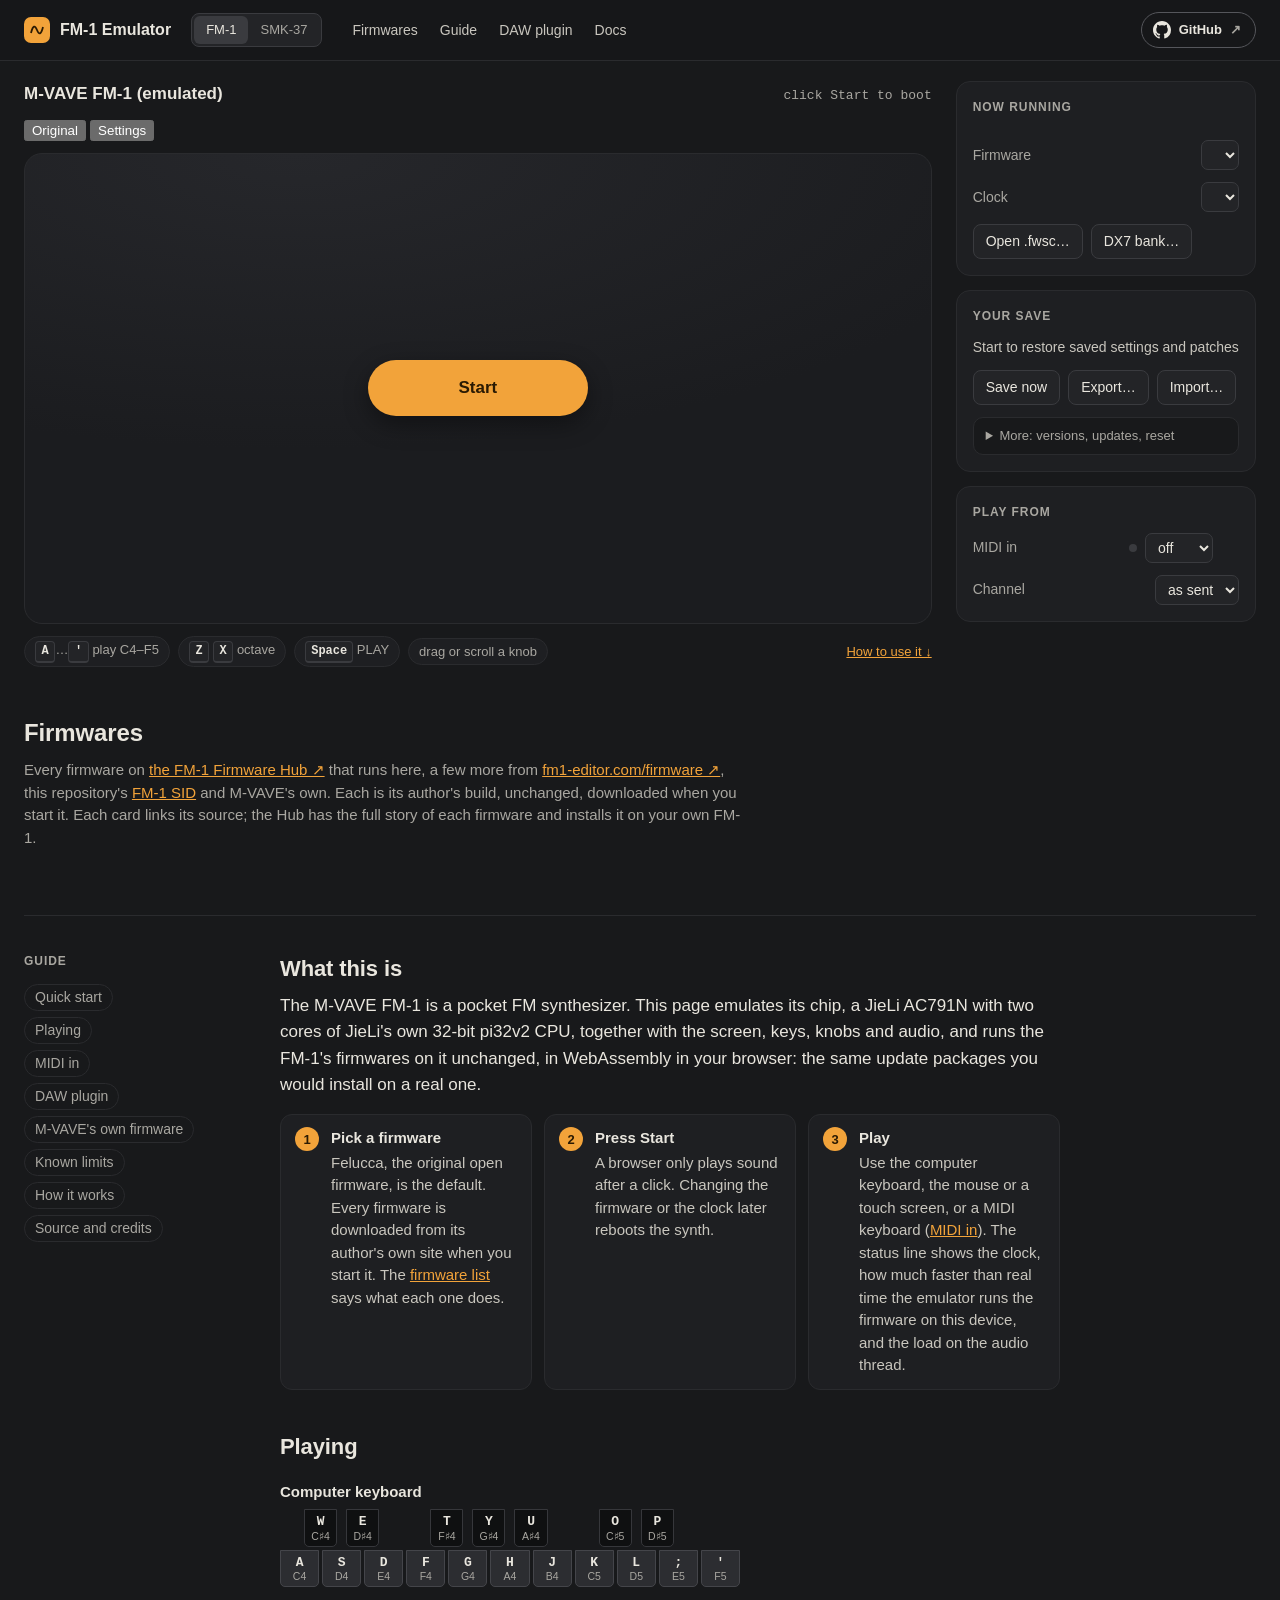
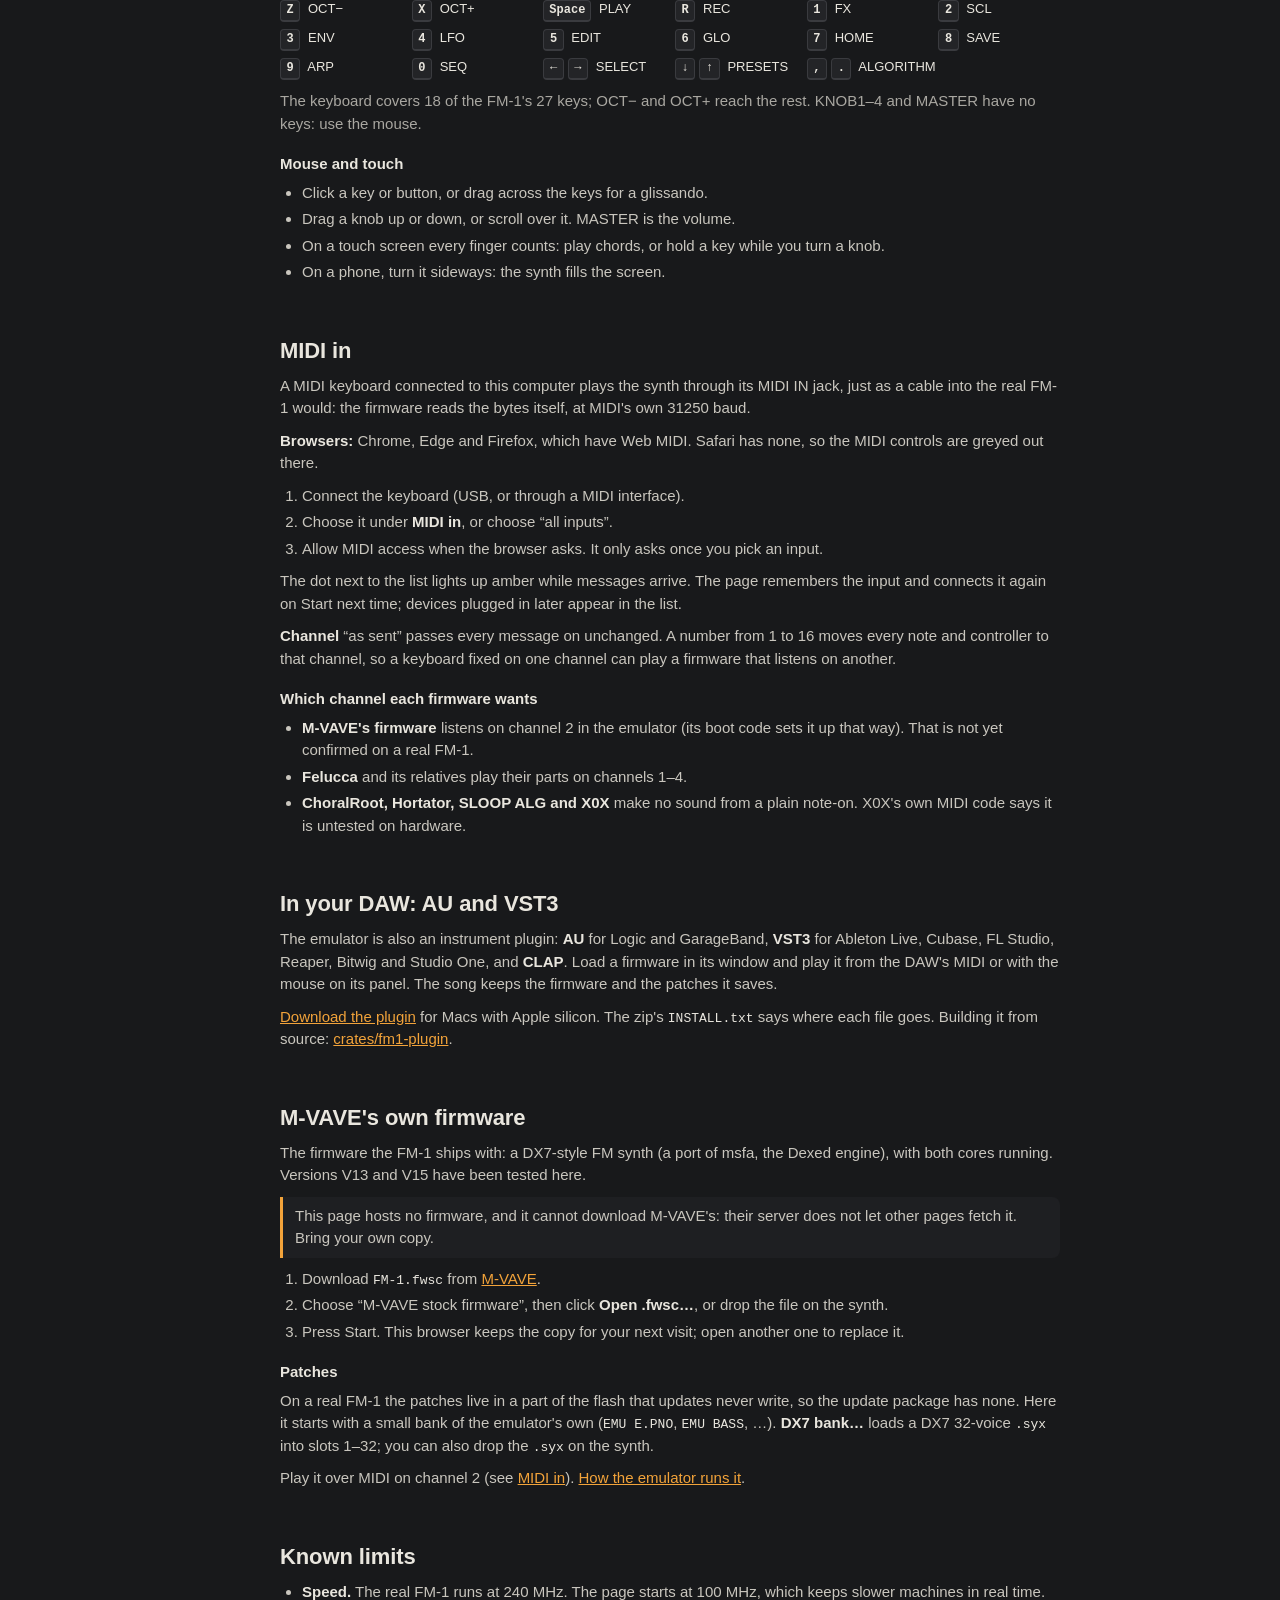
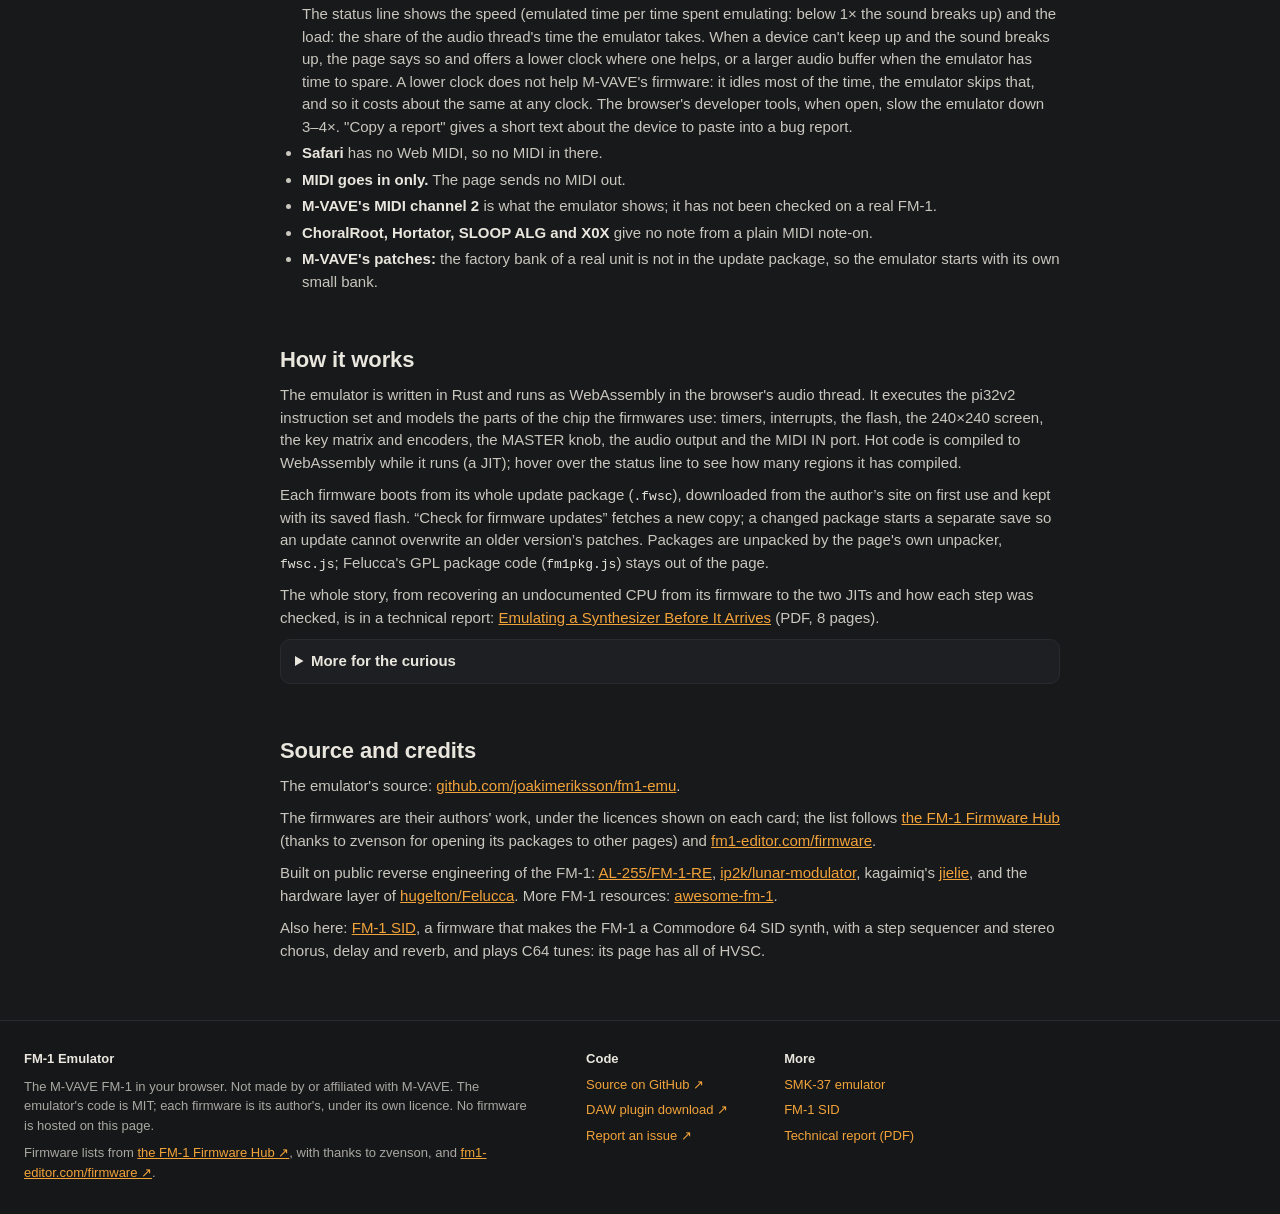
==== web/index.html @ 4e82cc05 "Move display controls out of status header" ====
<!doctype html>
<html lang="en">
<head>
<meta charset="utf-8">
<meta name="viewport" content="width=device-width, initial-scale=1, viewport-fit=cover">
<title>FM-1 Emulator</title>
<meta name="description" content="The M-VAVE FM-1 pocket synth emulated in the browser: its pi32v2 CPU, screen and audio in WebAssembly, running the community firmwares unchanged.">
<meta property="og:type" content="website">
<meta property="og:title" content="FM-1 Emulator">
<meta property="og:description" content="The M-VAVE FM-1 pocket synth emulated in the browser: its pi32v2 CPU, screen and audio in WebAssembly, running the community firmwares unchanged.">
<meta property="og:url" content="https://joakimeriksson.github.io/fm1-emu/">
<meta property="og:image" content="https://joakimeriksson.github.io/fm1-emu/og.png">
<meta property="og:image:width" content="1280">
<meta property="og:image:height" content="640">
<meta property="og:image:alt" content="Screens of six FM-1 firmwares running in the emulator: X0X, FM1 Quest, AMB-1, FM-1 SID, ORBIT and FiMba-1">
<meta name="twitter:card" content="summary_large_image">
<link rel="icon" href="data:,">
<link rel="stylesheet" href="style.css">
<script>if (new URLSearchParams(location.search).get("embed") === "1") document.documentElement.setAttribute("data-embed", "");</script>
</head>
<body>
<header class="site">
  <div class="wrap">
    <a class="brand" href="./"><span class="logo" aria-hidden="true"><svg width="16" height="16" viewBox="0 0 16 16" fill="none" stroke="currentColor" stroke-width="1.8"><path d="M2 11C4 3 6 3 8 8s4 5 6-3"/></svg></span>FM-1 Emulator</a>
    <nav class="devices" aria-label="Device"><span aria-current="page">FM-1</span><a href="smk37/">SMK-37</a></nav>
    <nav class="sitenav" aria-label="Site">
      <a href="#firmwares">Firmwares</a><a href="#guide">Guide</a><a href="#plugin">DAW plugin</a><a href="https://github.com/joakimeriksson/fm1-emu#readme">Docs</a>
    </nav>
    <a class="gh" href="https://github.com/joakimeriksson/fm1-emu" aria-label="Source code on GitHub"><svg width="18" height="18" viewBox="0 0 16 16" fill="currentColor" aria-hidden="true"><path d="M8 0C3.58 0 0 3.58 0 8c0 3.54 2.29 6.53 5.47 7.59.4.07.55-.17.55-.38 0-.19-.01-.82-.01-1.49-2.01.37-2.53-.49-2.69-.94-.09-.23-.48-.94-.82-1.13-.28-.15-.68-.52-.01-.53.63-.01 1.08.58 1.23.82.72 1.21 1.87.87 2.33.66.07-.52.28-.87.51-1.07-1.78-.2-3.64-.89-3.64-3.95 0-.87.31-1.59.82-2.15-.08-.2-.36-1.02.08-2.12 0 0 .67-.21 2.2.82.64-.18 1.32-.27 2-.27.68 0 1.36.09 2 .27 1.53-1.04 2.2-.82 2.2-.82.44 1.1.16 1.92.08 2.12.51.56.82 1.27.82 2.15 0 3.07-1.87 3.75-3.65 3.95.29.25.54.73.54 1.48 0 1.07-.01 1.93-.01 2.2 0 .21.15.46.55.38A8.013 8.013 0 0016 8c0-4.42-3.58-8-8-8z"/></svg><span>GitHub</span><span class="arrow" aria-hidden="true">↗</span></a>
    <a class="embed-only" id="fullpage" href="./" target="_blank" rel="noopener">FM-1 emulator, full page ↗</a>
  </div>
</header>
<main>
  <div class="player">
    <div class="deck">
      <div class="deck-head">
        <h1 id="title">M-VAVE FM-1 (emulated)</h1>
        <span id="status">click Start to boot</span>

      </div>
      <div class="display-controls" aria-label="Display controls">
        <button type="button" id="fit-toggle" aria-label="Toggle adaptive screen fitting">Original</button>
        <button type="button" id="view-toggle" aria-label="Toggle screen-only view">Settings</button>
      </div>
      <div id="perfwarn" role="alert" hidden>
        <p id="perfwarn-text"></p>
        <div class="acts">
          <button type="button" id="perfwarn-fix" class="primary"></button>
          <button type="button" id="perfwarn-copy" title="A short text about this device and how it kept up, to paste into a bug report">Copy a report</button>
          <a href="https://github.com/joakimeriksson/fm1-emu/issues/new" target="_blank" rel="noopener">Report on GitHub ↗</a>
          <button type="button" id="perfwarn-close" aria-label="Dismiss">✕</button>
        </div>
      </div>
      <div class="stage">
        <canvas id="panel" aria-label="FM-1 front panel"></canvas>
        <button id="start">Start</button>
      </div>
      <p class="rotate">Turn the phone sideways for a bigger synth.</p>
      <p class="hint">
        <span class="keyb"><kbd>A</kbd>…<kbd>'</kbd> play C4–F5</span>
        <span class="keyb"><kbd>Z</kbd> <kbd>X</kbd> octave</span>
        <span class="keyb"><kbd>Space</kbd> PLAY</span>
        <span class="keyb">drag or scroll a knob</span>
        <span class="touch">Play chords with several fingers · drag a knob up / down</span>
        <a class="more" href="#guide">How to use it ↓</a>
      </p>
    </div>

    <aside class="side bar" aria-label="Firmware, saves and MIDI">
      <section class="box" aria-labelledby="h-now">
        <h2 class="eyebrow" id="h-now">Now running</h2>
        <p id="about"></p>
        <label id="fwlabel">Firmware <select id="fw" aria-label="Firmware"></select></label>
        <label>Clock <select id="mhz" aria-label="Emulated clock"></select></label>
        <div class="row">
          <label class="file">Open .fwsc… <input type="file" id="open"></label>
          <label class="file" title="A DX7 32-voice bank for M-VAVE's firmware">DX7 bank… <input type="file" id="bank"></label>
          <span id="bankname" class="dim"></span>
        </div>
      </section>

      <section class="box save-box" aria-labelledby="h-save">
        <h2 class="eyebrow" id="h-save">Your save</h2>
        <span id="save-status" role="status" aria-live="polite">Start to restore saved settings and patches</span>
        <div class="row save-actions">
          <button type="button" id="save-now">Save now</button>
          <button type="button" id="export-save">Export…</button>
          <label class="file">Import… <input type="file" id="import-save" accept=".json,.fm1save"></label>
        </div>
        <details class="save-controls">
          <summary>More: versions, updates, reset</summary>
          <div class="save-actions">
            <button type="button" id="browse-saves">Browse saved firmwares</button>
            <select id="saved-versions" aria-label="Saved firmware versions"></select>
            <button type="button" id="open-saved-version">Open saved firmware</button>
            <button type="button" id="update-firmware">Check for firmware updates</button>
            <button type="button" id="reset-save">Reset saved flash…</button>
          </div>
          <p>Settings and patches written to flash are saved automatically. Use the firmware’s own save
            command for patch edits. Backups contain saved flash and community firmware. For M-VAVE firmware, the
            recipient must open their own matching .fwsc first. Browse saved firmwares to reopen
            older versions or local files. Clearing browser data removes local saves.</p>
        </details>
      </section>

      <section class="box" aria-labelledby="h-play-from">
        <h2 class="eyebrow" id="h-play-from">Play from</h2>
        <label id="midiin">MIDI in <span class="sel"><span id="midiact" aria-hidden="true"></span><select id="midi" aria-label="MIDI input"><option value="">off</option><option value="*">all inputs</option></select></span></label>
        <label id="midichl" title="Played notes and controllers go to this channel (M-VAVE's firmware listens on 2, Felucca's parts on 1–4)">Channel
          <select id="midich" aria-label="MIDI channel"><option value="0">as sent</option></select></label>
      </section>
    </aside>
  </div>

  <section id="firmwares" class="library" aria-labelledby="h-fw">
    <h2 id="h-fw">Firmwares</h2>
    <p>Every firmware on <a href="https://thefirmwarehub.com/">the FM-1 Firmware Hub ↗</a> that runs here, a few
      more from <a href="https://fm1-editor.com/firmware/">fm1-editor.com/firmware ↗</a>, this repository's
      <a href="fm1-sid/">FM-1 SID</a> and M-VAVE's own. Each is its author's build, unchanged, downloaded when you
      start it. Each card links its source; the Hub has the full story of each firmware and installs it on your
      own FM-1.</p>
    <ul class="cards" id="fwlist"></ul>
  </section>

  <div class="guide" id="guide">
    <nav class="toc" aria-label="Guide">
      <span class="eyebrow">Guide</span>
      <a href="#start-here">Quick start</a>
      <a href="#playing">Playing</a>
      <a href="#midi-in">MIDI in</a>
      <a href="#plugin">DAW plugin</a>
      <a href="#stock">M-VAVE's own firmware</a>
      <a href="#limits">Known limits</a>
      <a href="#how">How it works</a>
      <a href="#credits">Source and credits</a>
    </nav>
    <div class="article">
      <section id="start-here" aria-labelledby="h-start">
        <h2 id="h-start">What this is</h2>
        <p class="lead">The M-VAVE FM-1 is a pocket FM synthesizer. This page emulates its chip, a JieLi AC791N with two
          cores of JieLi's own 32-bit pi32v2 CPU, together with the screen, keys, knobs and audio, and runs the FM-1's
          firmwares on it unchanged, in WebAssembly in your browser: the same update packages you would install on a
          real one.</p>
        <ol class="steps">
          <li><b>Pick a firmware</b>Felucca, the original open firmware, is the default. Every firmware is downloaded
            from its author's own site when you start it. The <a href="#firmwares">firmware list</a> says what each one does.</li>
          <li><b>Press Start</b>A browser only plays sound after a click. Changing the firmware or the clock later
            reboots the synth.</li>
          <li><b>Play</b>Use the computer keyboard, the mouse or a touch screen, or a MIDI keyboard
            (<a href="#midi-in">MIDI in</a>). The status line shows the clock, how much faster than real time the
            emulator runs the firmware on this device, and the load on the audio thread.</li>
        </ol>
      </section>

      <section id="playing" aria-labelledby="h-play">
        <h2 id="h-play">Playing</h2>
        <h3>Computer keyboard</h3>
        <div class="piano" role="img" aria-label="Computer keys and the notes they play: A C4, W C sharp 4, S D4, E D sharp 4, D E4, F F4, T F sharp 4, G G4, Y G sharp 4, H A4, U A sharp 4, J B4, K C5, O C sharp 5, L D5, P D sharp 5, semicolon E5, apostrophe F5">
          <span class="b" style="grid-column-start:2">W<i>C♯4</i></span>
          <span class="b" style="grid-column-start:4">E<i>D♯4</i></span>
          <span class="b" style="grid-column-start:8">T<i>F♯4</i></span>
          <span class="b" style="grid-column-start:10">Y<i>G♯4</i></span>
          <span class="b" style="grid-column-start:12">U<i>A♯4</i></span>
          <span class="b" style="grid-column-start:16">O<i>C♯5</i></span>
          <span class="b" style="grid-column-start:18">P<i>D♯5</i></span>
          <span class="w" style="grid-column-start:1">A<i>C4</i></span>
          <span class="w" style="grid-column-start:3">S<i>D4</i></span>
          <span class="w" style="grid-column-start:5">D<i>E4</i></span>
          <span class="w" style="grid-column-start:7">F<i>F4</i></span>
          <span class="w" style="grid-column-start:9">G<i>G4</i></span>
          <span class="w" style="grid-column-start:11">H<i>A4</i></span>
          <span class="w" style="grid-column-start:13">J<i>B4</i></span>
          <span class="w" style="grid-column-start:15">K<i>C5</i></span>
          <span class="w" style="grid-column-start:17">L<i>D5</i></span>
          <span class="w" style="grid-column-start:19">;<i>E5</i></span>
          <span class="w" style="grid-column-start:21">'<i>F5</i></span>
        </div>
        <ul class="map" aria-label="Buttons and encoders">
          <li><kbd>Z</kbd> OCT−</li><li><kbd>X</kbd> OCT+</li><li><kbd>Space</kbd> PLAY</li><li><kbd>R</kbd> REC</li>
          <li><kbd>1</kbd> FX</li><li><kbd>2</kbd> SCL</li><li><kbd>3</kbd> ENV</li><li><kbd>4</kbd> LFO</li>
          <li><kbd>5</kbd> EDIT</li><li><kbd>6</kbd> GLO</li><li><kbd>7</kbd> HOME</li><li><kbd>8</kbd> SAVE</li>
          <li><kbd>9</kbd> ARP</li><li><kbd>0</kbd> SEQ</li>
          <li><kbd>←</kbd><kbd>→</kbd> SELECT</li><li><kbd>↓</kbd><kbd>↑</kbd> PRESETS</li><li><kbd>,</kbd><kbd>.</kbd> ALGORITHM</li>
        </ul>
        <p class="dim">The keyboard covers 18 of the FM-1's 27 keys; OCT− and OCT+ reach the rest. KNOB1–4 and MASTER
          have no keys: use the mouse.</p>
        <h3>Mouse and touch</h3>
        <ul>
          <li>Click a key or button, or drag across the keys for a glissando.</li>
          <li>Drag a knob up or down, or scroll over it. MASTER is the volume.</li>
          <li>On a touch screen every finger counts: play chords, or hold a key while you turn a knob.</li>
          <li>On a phone, turn it sideways: the synth fills the screen.</li>
        </ul>
      </section>

      <section id="midi-in" aria-labelledby="h-midi">
        <h2 id="h-midi">MIDI in</h2>
        <p>A MIDI keyboard connected to this computer plays the synth through its MIDI IN jack, just as a cable into
          the real FM-1 would: the firmware reads the bytes itself, at MIDI's own 31250 baud.</p>
        <p><b>Browsers:</b> Chrome, Edge and Firefox, which have Web MIDI. Safari has none, so the MIDI controls are
          greyed out there.</p>
        <ol>
          <li>Connect the keyboard (USB, or through a MIDI interface).</li>
          <li>Choose it under <b>MIDI in</b>, or choose “all inputs”.</li>
          <li>Allow MIDI access when the browser asks. It only asks once you pick an input.</li>
        </ol>
        <p>The dot next to the list lights up amber while messages arrive. The page remembers the input and connects
          it again on Start next time; devices plugged in later appear in the list.</p>
        <p><b>Channel</b> “as sent” passes every message on unchanged. A number from 1 to 16 moves every note and
          controller to that channel, so a keyboard fixed on one channel can play a firmware that listens on another.</p>
        <h3>Which channel each firmware wants</h3>
        <ul>
          <li><b>M-VAVE's firmware</b> listens on channel 2 in the emulator (its boot code sets it up that way). That
            is not yet confirmed on a real FM-1.</li>
          <li><b>Felucca</b> and its relatives play their parts on channels 1–4.</li>
          <li><b>ChoralRoot, Hortator, SLOOP ALG and X0X</b> make no sound from a plain note-on. X0X's own MIDI
            code says it is untested on hardware.</li>
        </ul>
      </section>

      <section id="plugin" aria-labelledby="h-plugin">
        <h2 id="h-plugin">In your DAW: AU and VST3</h2>
        <p>The emulator is also an instrument plugin: <b>AU</b> for Logic and GarageBand, <b>VST3</b> for Ableton
          Live, Cubase, FL Studio, Reaper, Bitwig and Studio One, and <b>CLAP</b>. Load a firmware in its window
          and play it from the DAW's MIDI or with the mouse on its panel. The song keeps the firmware and the
          patches it saves.</p>
        <p><a href="https://github.com/joakimeriksson/fm1-emu/releases/latest">Download the plugin</a> for Macs with
          Apple silicon. The zip's <code>INSTALL.txt</code> says where each file goes. Building it from source:
          <a href="https://github.com/joakimeriksson/fm1-emu/tree/master/crates/fm1-plugin">crates/fm1-plugin</a>.</p>
      </section>

      <section id="stock" aria-labelledby="h-stock">
        <h2 id="h-stock">M-VAVE's own firmware</h2>
        <p>The firmware the FM-1 ships with: a DX7-style FM synth (a port of msfa, the Dexed engine), with both cores
          running. Versions V13 and V15 have been tested here.</p>
        <p class="note">This page hosts no firmware, and it cannot download M-VAVE's: their server does not let other
          pages fetch it. Bring your own copy.</p>
        <ol>
          <li>Download <code>FM-1.fwsc</code> from <a href="https://yms-file-store.oss-cn-hongkong.aliyuncs.com/software/firmware/FM-1.fwsc">M-VAVE</a>.</li>
          <li>Choose “M-VAVE stock firmware”, then click <b>Open .fwsc…</b>, or drop the file on the synth.</li>
          <li>Press Start. This browser keeps the copy for your next visit; open another one to replace it.</li>
        </ol>
        <h3>Patches</h3>
        <p>On a real FM-1 the patches live in a part of the flash that updates never write, so the update package has
          none. Here it starts with a small bank of the emulator's own (<code>EMU E.PNO</code>, <code>EMU BASS</code>, …).
          <b>DX7 bank…</b> loads a DX7 32-voice <code>.syx</code> into slots 1–32; you can also drop the
          <code>.syx</code> on the synth.</p>
        <p>Play it over MIDI on channel 2 (see <a href="#midi-in">MIDI in</a>).
          <a href="https://github.com/joakimeriksson/fm1-emu/blob/master/docs/stock-firmware.md">How the
          emulator runs it</a>.</p>
      </section>

      <section id="limits" aria-labelledby="h-limits">
        <h2 id="h-limits">Known limits</h2>
        <ul>
          <li><b>Speed.</b> The real FM-1 runs at 240 MHz. The page starts at 100 MHz, which keeps slower machines in
            real time. The status line shows the speed (emulated time per time spent emulating: below 1× the sound
            breaks up) and the load: the share of the audio thread's time the emulator takes. When a device can't keep
            up and the sound breaks up, the page says so and offers a lower clock where one helps, or a larger audio
            buffer when the emulator has time to spare. A lower clock does not help M-VAVE's firmware: it idles most
            of the time, the emulator skips that, and so it costs about the same at any clock. The browser's
            developer tools, when open, slow the emulator down 3–4×. "Copy a report" gives a short text about the
            device to paste into a bug report.</li>
          <li><b>Safari</b> has no Web MIDI, so no MIDI in there.</li>
          <li><b>MIDI goes in only.</b> The page sends no MIDI out.</li>
          <li><b>M-VAVE's MIDI channel 2</b> is what the emulator shows; it has not been checked on a real FM-1.</li>
          <li><b>ChoralRoot, Hortator, SLOOP ALG and X0X</b> give no note from a plain MIDI note-on.</li>
          <li><b>M-VAVE's patches:</b> the factory bank of a real unit is not in the update package, so the emulator
            starts with its own small bank.</li>
        </ul>
      </section>

      <section id="how" aria-labelledby="h-how">
        <h2 id="h-how">How it works</h2>
        <p>The emulator is written in Rust and runs as WebAssembly in the browser's audio thread. It executes the
          pi32v2 instruction set and models the parts of the chip the firmwares use: timers, interrupts, the flash,
          the 240×240 screen, the key matrix and encoders, the MASTER knob, the audio output and the MIDI IN port.
          Hot code is compiled to WebAssembly while it runs (a JIT); hover over the status line to see how many
          regions it has compiled.</p>
        <p>Each firmware boots from its whole update package (<code>.fwsc</code>), downloaded from the author’s site
          on first use and kept with its saved flash. “Check for firmware updates” fetches a new copy; a changed
          package starts a separate save so an update cannot overwrite an older version’s patches. Packages are unpacked by the page's own unpacker, <code>fwsc.js</code>; Felucca's GPL
          package code (<code>fm1pkg.js</code>) stays out of the page.</p>
        <p>The whole story, from recovering an undocumented CPU from its firmware to the two JITs and how each
          step was checked, is in a technical report:
          <a href="fm1-emu-report.pdf">Emulating a Synthesizer Before It Arrives</a> (PDF, 8 pages).</p>
        <details>
          <summary>More for the curious</summary>
          <ul>
            <li>The FM-1 behind it: a JieLi AC791N (WL82) with 1 MB of flash, a 240×240 screen, 27 keys, 14 buttons with
              LEDs, 7 encoders, the MASTER knob and a TRS MIDI in.</li>
            <li>M-VAVE's firmware, X0X, Melodee and ChoralRoot use the second core; both cores are emulated.</li>
            <li>In WebAssembly at 240 MHz, every firmware ran faster than real time on the development machine:
              from 1.6× (X0X) to 3.7× (Hortator).</li>
            <li>The front panel is drawn by the same Rust code as the native version, <code>fm1-live</code>, which
              plays the firmwares in a window with audio and MIDI in.</li>
            <li>Links keep a setup: <code>?fw=x0x&amp;mhz=120</code> picks the firmware and the clock;
              <code>?jit=0</code> turns the JIT off; <code>?ahead=0</code> stops the emulator running ahead of the
              audio (by up to one of the firmware's audio buffers, for an even load). The page also remembers your last
              choices.</li>
          </ul>
        </details>
      </section>

      <section id="credits" aria-labelledby="h-credits">
        <h2 id="h-credits">Source and credits</h2>
        <p>The emulator's source:
          <a href="https://github.com/joakimeriksson/fm1-emu">github.com/joakimeriksson/fm1-emu</a>.</p>
        <p>The firmwares are their authors' work, under the licences shown on each card; the list follows
          <a href="https://thefirmwarehub.com/">the FM-1 Firmware Hub</a> (thanks to zvenson for opening its packages to
          other pages) and <a href="https://fm1-editor.com/firmware/">fm1-editor.com/firmware</a>.</p>
        <p>Built on public reverse engineering of the FM-1:
          <a href="https://github.com/AL-255/FM-1-RE">AL-255/FM-1-RE</a>,
          <a href="https://github.com/ip2k/lunar-modulator">ip2k/lunar-modulator</a>,
          kagaimiq's <a href="https://kagaimiq.github.io/jielie">jielie</a>, and the hardware layer of
          <a href="https://github.com/hugelton/Felucca">hugelton/Felucca</a>. More FM-1 resources:
          <a href="https://github.com/cicloid/awesome-fm-1">awesome-fm-1</a>.</p>
        <p>Also here: <a href="fm1-sid/">FM-1 SID</a>, a firmware that makes the FM-1 a Commodore 64 SID synth, with a
          step sequencer and stereo chorus, delay and reverb, and plays C64 tunes: its page has all of HVSC.</p>
      </section>
    </div>
  </div>
</main>
<footer class="site">
  <div class="wrap">
    <div class="about-site">
      <b>FM-1 Emulator</b>
      <span>The M-VAVE FM-1 in your browser. Not made by or affiliated with M-VAVE. The emulator's code is
        MIT; each firmware is its author's, under its own licence. No firmware is hosted on this page.</span>
      <span>Firmware lists from <a href="https://thefirmwarehub.com/">the FM-1 Firmware Hub ↗</a>, with thanks to
        zvenson, and <a href="https://fm1-editor.com/firmware/">fm1-editor.com/firmware ↗</a>.</span>
    </div>
    <div class="col">
      <b>Code</b>
      <a href="https://github.com/joakimeriksson/fm1-emu">Source on GitHub ↗</a>
      <a href="https://github.com/joakimeriksson/fm1-emu/releases/latest">DAW plugin download ↗</a>
      <a href="https://github.com/joakimeriksson/fm1-emu/issues/new">Report an issue ↗</a>
    </div>
    <div class="col">
      <b>More</b>
      <a href="smk37/">SMK-37 emulator</a>
      <a href="fm1-sid/">FM-1 SID</a>
      <a href="fm1-emu-report.pdf">Technical report (PDF)</a>
    </div>
  </div>
</footer>
<script type="module" src="main.js"></script>
</body>
</html>
---- web/style.css ----
/* The emulator's page: the FM-1's (index.html) and the SMK-37's (smk37/index.html) */
:root { --room: #18191b; --ink: #e9e6de; --dim: #a9a7a1; --faint: #8c8a85; --text: #c9c6be; --amber: #f2a33a;
        --amber-hi: #ffc56e; --green: #7cc48a; --well: #232427; --line: #3a3b3f; --rule: #2a2b2e; --card: #1e1f22;
        --bar: #161719; color-scheme: dark; }
* { box-sizing: border-box; }
html, body { margin: 0; background: var(--room); color: var(--ink);
             font: 15px/1.5 -apple-system, BlinkMacSystemFont, "Segoe UI", Helvetica, Arial, sans-serif; }
html { scroll-padding-top: 12px; }
a { color: var(--amber); }
a:hover { color: var(--amber-hi); }
a:focus-visible, button:focus-visible, summary:focus-visible { outline: 2px solid var(--amber); outline-offset: 2px; }
.dim { color: var(--dim); }
code { font: 13px ui-monospace, SFMono-Regular, Menlo, Consolas, monospace; color: var(--ink); }
kbd { display: inline-block; min-width: 1.7em; padding: 0 5px; border: 1px solid var(--line); border-bottom-width: 2px;
      border-radius: 4px; background: var(--well); color: var(--ink); font: 600 12px/1.6 ui-monospace, SFMono-Regular, Menlo, Consolas, monospace;
      text-align: center; }
.eyebrow { margin: 0; font-size: 12px; font-weight: 600; letter-spacing: .08em; text-transform: uppercase; color: var(--dim); }

/* ---------------------------------------------------------------- the site's header and footer */
.wrap { max-width: 1360px; margin: 0 auto; padding-inline: 24px; }
header.site { border-bottom: 1px solid var(--rule); background: var(--bar); }
header.site .wrap { padding-block: 12px; display: flex; flex-wrap: wrap; align-items: center; gap: 10px 20px; }
.brand { display: flex; align-items: center; gap: 10px; color: var(--ink); text-decoration: none; font-weight: 600; font-size: 16px; }
.brand:hover { color: var(--ink); }
.logo { width: 26px; height: 26px; border-radius: 7px; background: var(--amber); color: #2a1a03; display: grid; place-items: center; }
/* the device switch: one segment per device */
.devices { display: flex; background: var(--well); border: 1px solid var(--line); border-radius: 8px; padding: 2px; }
.devices a, .devices span { padding: 4px 12px; border-radius: 6px; font-size: 13px; text-decoration: none; color: var(--dim); }
.devices a:hover { color: var(--ink); }
.devices [aria-current] { background: var(--line); color: var(--ink); font-weight: 500; }
.sitenav { display: flex; flex-wrap: wrap; gap: 2px; font-size: 14px; }
.sitenav a { color: var(--text); text-decoration: none; padding: 6px 10px; border-radius: 6px; }
.sitenav a:hover { color: var(--ink); background: var(--rule); }
/* the way to the code: always in view, on a phone too */
.gh { margin-left: auto; display: flex; align-items: center; gap: 8px; min-height: 36px; padding: 0 14px 0 11px;
      border: 1px solid #55565b; border-radius: 999px; color: var(--ink); text-decoration: none; font-size: 13px; font-weight: 600; }
.gh:hover { color: var(--ink); border-color: var(--dim); background: var(--rule); }
.gh .arrow { color: var(--dim); }
@media (max-width: 760px) {
  .wrap { padding-inline: 16px; }
  header.site .wrap { gap: 8px 12px; }
  /* the site's links get a row of their own below the brand */
  .sitenav { order: 5; flex-basis: 100%; margin: -4px -10px 0; }
  .gh { padding: 0 11px; }
  .gh span { display: none; }
}

footer.site { margin-top: 48px; border-top: 1px solid var(--rule); background: var(--bar); color: var(--dim); font-size: 13px; }
footer.site .wrap { padding-block: 28px 36px; display: flex; flex-wrap: wrap; gap: 24px 56px; }
footer.site b { color: var(--ink); font-weight: 600; }
footer.site .about-site { flex: 1 1 340px; display: flex; flex-direction: column; gap: 8px; max-width: 70ch; }
footer.site .col { display: flex; flex-direction: column; gap: 6px; }
footer.site .col a { text-decoration: none; }

/* ---------------------------------------------------------------- the player: the synth, and beside it what runs */
main { max-width: 1360px; margin: 0 auto; padding: 20px 24px 0; display: grid; grid-template-columns: minmax(0, 1fr); gap: 48px; }
@media (max-width: 760px) { main { padding: 14px 16px 0; gap: 36px; } }
.player { display: flex; flex-wrap: wrap; gap: 20px 24px; align-items: flex-start; }
.deck { flex: 999 1 600px; min-width: 0; display: grid; gap: 12px; }
.deck-head { display: flex; flex-wrap: wrap; gap: 4px 16px; align-items: baseline; justify-content: space-between; }
h1 { font-size: 17px; font-weight: 600; margin: 0; }
#status { color: var(--dim); font: 13px ui-monospace, SFMono-Regular, Menlo, Consolas, monospace; font-variant-numeric: tabular-nums; }
.stage { position: relative; padding: 16px; border: 1px solid var(--rule); border-radius: 18px;
         background: radial-gradient(120% 90% at 30% 0%, #26272b 0%, #1b1c1f 70%); }
/* the whole synth in view on a laptop: as wide as the room allows below the header (--above,
   --aspect: set by main.js; 84px: the stage's padding and the hint line), never narrower than 560px */
canvas { display: block; width: 100%; height: auto; touch-action: none; user-select: none; margin: 0 auto;
         max-width: max(560px, calc((100svh - var(--above, 140px) - 84px) * var(--aspect, 1.56))); }
#start { position: absolute; inset: 0; margin: auto; width: clamp(110px, 30%, 220px); height: clamp(36px, 9vw, 56px);
         border: 0; border-radius: 28px; background: var(--amber); color: #2a1a03; font-size: clamp(14px, 3.5vw, 17px);
         font-weight: 600; cursor: pointer; box-shadow: 0 8px 24px rgba(0,0,0,.4); }
#start:focus-visible { outline: 2px solid var(--ink); outline-offset: 3px; }
#start[disabled] { opacity: .7; cursor: wait; }
.rotate { display: none; color: var(--dim); font-size: 13px; margin: 0; }
/* a phone upright: the panel is small; say that sideways gives bigger keys */
@media (orientation: portrait) and (max-width: 600px) {
  .rotate { display: block; }
  .stage { padding: 6px; border-radius: 12px; }
}
/* a phone on its side: the panel fits the screen's height, the page around it shrinks */
@media (orientation: landscape) and (max-height: 560px) {
  main { padding-block: 8px 0; }
  .stage { padding: 0; border: 0; background: none; }
  canvas { width: auto; max-width: 100%; height: calc(100svh - 12px); margin: 0 auto; }
}

/* under the synth: one line of the essentials, then the way into the guide */
.hint { margin: 0; color: var(--dim); font-size: 13px; display: flex; flex-wrap: wrap; gap: 6px 8px; align-items: center; }
.hint span { white-space: nowrap; background: var(--card); border: 1px solid var(--rule); border-radius: 999px; padding: 3px 10px; }
.hint .more { margin-left: auto; }
.touch { display: none; }
@media (hover: none) and (pointer: coarse) { .hint .keyb { display: none; } .hint .touch { display: inline; } }

/* the device can't keep up: what happens and the fix, above the synth */
#perfwarn { display: flex; flex-wrap: wrap; gap: 8px 14px; align-items: center; justify-content: space-between;
            border: 1px solid var(--amber); border-radius: 10px; background: #2a2116; padding: 9px 12px; }
#perfwarn[hidden] { display: none; }
#perfwarn p { margin: 0; flex: 1 1 320px; min-width: 0; }
#perfwarn .acts { display: flex; flex-wrap: wrap; gap: 8px 12px; align-items: center; font-size: 14px; }
#perfwarn button.primary { background: var(--amber); border-color: var(--amber); color: #2a1a03; font-weight: 600; }
#perfwarn button[hidden] { display: none; }

/* beside the synth (below it on a narrow screen): the firmware, the save, MIDI */
.side { flex: 1 1 300px; max-width: 100%; display: grid; gap: 14px;
        grid-template-columns: repeat(auto-fit, minmax(min(100%, 290px), 1fr)); }
.box { background: var(--card); border: 1px solid var(--rule); border-radius: 14px; padding: 16px;
       display: flex; flex-direction: column; gap: 12px; min-width: 0; }
.box > label { display: flex; justify-content: space-between; align-items: center; gap: 12px; color: var(--dim); font-size: 14px; }
.box > label select { min-width: 0; max-width: 62%; }
.box .row { display: flex; flex-wrap: wrap; gap: 8px; align-items: center; }
.sel { display: flex; align-items: center; gap: 8px; min-width: 0; max-width: 62%; }
.sel select { max-width: 100%; }
#about { margin: 0; color: var(--text); font-size: 14px; overflow-wrap: anywhere; }
#about b { display: block; color: var(--ink); font-size: 17px; font-weight: 600; }
#about .links { display: flex; flex-wrap: wrap; gap: 2px 14px; margin: 2px 0 6px; }
#about .what { display: block; }
select { font: inherit; font-size: 14px; color: var(--ink); background: var(--well); border: 1px solid var(--line); border-radius: 7px;
         padding: 5px 8px; max-width: 100%; }
select:focus-visible { outline: 2px solid var(--amber); outline-offset: 1px; }
/* the page's buttons, and file pickers that look like them */
.box button, #perfwarn button, .file { font: inherit; font-size: 14px; color: var(--ink); background: var(--well);
  border: 1px solid var(--line); border-radius: 8px; padding: 6px 12px; cursor: pointer; }
.box button:hover, #perfwarn button:hover, .file:hover { border-color: var(--faint); }
.file { position: relative; }
.file:focus-within { outline: 2px solid var(--amber); outline-offset: 1px; }
.file input { position: absolute; width: 1px; height: 1px; opacity: 0; }
#midiact { width: 8px; height: 8px; border-radius: 50%; background: var(--line); flex: none; }
#midiact.on { background: var(--amber); }
#save-status { color: var(--text); font-size: 14px; }
#save-status[data-error="true"] { color: var(--amber); }
.save-controls { margin: 0; padding: 0 12px; border: 1px solid var(--rule); border-radius: 10px; background: var(--room); }
.save-controls summary { padding: 8px 0; font-size: 13px; font-weight: 500; color: var(--dim); cursor: pointer; }
.save-controls[open] { padding-bottom: 10px; }
.save-controls .save-actions { display: flex; flex-wrap: wrap; gap: 8px; }
.save-controls p { color: var(--dim); font-size: 12.5px; margin: 10px 0 0; }

/* ---------------------------------------------------------------- the firmware library (built by main.js from firmwares.json) */
.library h2, .article section h2 { margin: 0 0 8px; font-size: 24px; font-weight: 600; letter-spacing: -.005em; }
.library > p { margin: 0; color: var(--dim); max-width: 86ch; }
.cards { list-style: none; padding: 0; margin: 18px 0 0; display: grid; gap: 14px;
         grid-template-columns: repeat(auto-fill, minmax(min(100%, 270px), 1fr)); }
.cards li { margin: 0; background: var(--card); border: 1px solid var(--rule); border-radius: 14px;
            padding: 14px 16px; display: flex; flex-direction: column; gap: 4px; }
.cards li.on { border-color: #6b5226; box-shadow: inset 0 0 0 1px #6b5226; }
.cards .head { display: flex; gap: 8px; align-items: baseline; }
.cards .head b { font-size: 16px; }
.cards .head .dim { font: 12px ui-monospace, SFMono-Regular, Menlo, Consolas, monospace; }
.cards .head button { margin-left: auto; font: inherit; font-size: 13px; font-weight: 600; color: var(--amber); background: none;
                      border: 1px solid var(--line); border-radius: 999px; padding: 3px 12px; cursor: pointer; }
.cards .head button:hover { border-color: var(--amber); }
.cards li.on .head button { background: var(--amber); border-color: var(--amber); color: #2a1a03; }
.cards .by { color: var(--dim); font-size: 13px; }
.cards .what { margin: 4px 0; font-size: 13.5px; color: var(--text); overflow-wrap: anywhere; }
.cards .midi { font-size: 12.5px; color: var(--amber); }
.cards .links { margin-top: auto; padding-top: 8px; border-top: 1px solid var(--rule); font-size: 13px;
                display: flex; flex-wrap: wrap; gap: 2px 14px; }
.cards .links a { color: var(--dim); text-decoration: none; }
.cards .links a:hover { color: var(--amber-hi); }

/* ---------------------------------------------------------------- the guide: its contents beside it on a wide screen */
.guide { border-top: 1px solid var(--rule); padding-top: 36px; display: grid; gap: 28px 56px; grid-template-columns: 1fr; }
@media (min-width: 900px) {
  .guide { grid-template-columns: 200px minmax(0, 1fr); align-items: start; }
  nav.toc { position: sticky; top: 20px; flex-direction: column; flex-wrap: nowrap; gap: 0; }
  nav.toc a { border: 0; border-left: 2px solid var(--rule); border-radius: 0; padding: 5px 0 5px 12px; }
  nav.toc a:hover { border-left-color: var(--amber); }
}
nav.toc { display: flex; flex-wrap: wrap; gap: 6px 8px; align-items: flex-start; font-size: 14px; }
nav.toc .eyebrow { width: 100%; margin-bottom: 8px; }
nav.toc a { color: var(--dim); text-decoration: none; border: 1px solid var(--rule); border-radius: 14px; padding: 2px 10px; }
nav.toc a:hover { color: var(--ink); }
.article { max-width: 780px; min-width: 0; display: grid; gap: 40px; }
.article section h2 { font-size: 22px; }
section h3 { margin: 18px 0 6px; font-size: 15px; font-weight: 600; }
section p, section li { color: var(--text); }
section p { margin: 0 0 10px; }
section b, section strong { color: var(--ink); font-weight: 600; }
section ul, section ol { margin: 0 0 10px; padding-left: 22px; }
section li { margin: 4px 0; }
.lead { font-size: 17px; line-height: 1.55; color: var(--ink) !important; }
.steps { list-style: none; padding: 0 !important; margin: 16px 0 0 !important; display: grid; gap: 12px;
         grid-template-columns: repeat(auto-fit, minmax(min(100%, 220px), 1fr)); counter-reset: step; }
.steps li { margin: 0; background: var(--card); border: 1px solid var(--rule); border-radius: 12px; padding: 12px 14px 12px 50px;
            position: relative; counter-increment: step; }
.steps li::before { content: counter(step); position: absolute; left: 14px; top: 12px; width: 24px; height: 24px; border-radius: 50%;
                    background: var(--amber); color: #2a1a03; font-weight: 700; font-size: 13px; display: grid; place-items: center; }
.steps b { display: block; margin-bottom: 2px; }

/* the computer keyboard as a piano: 11 white keys, the black ones between */
.piano { display: grid; grid-template-columns: repeat(22, 1fr); gap: 3px; max-width: 460px; margin: 4px 0 12px; }
.piano span { display: grid; place-items: center; border-radius: 0 0 5px 5px; padding: 4px 0 3px; line-height: 1.15;
              font: 600 13px/1.2 ui-monospace, SFMono-Regular, Menlo, Consolas, monospace; text-align: center; }
.piano i { display: block; font: 10.5px/1.2 -apple-system, "Segoe UI", Helvetica, Arial, sans-serif; color: var(--dim); }
.piano .w { grid-row: 2; grid-column-end: span 2; background: #2c2d31; border: 1px solid #44454a; color: var(--ink); }
.piano .b { grid-row: 1; grid-column-end: span 2; margin: 0 3px; background: #0f1011; border: 1px solid #36373b; color: var(--ink); }
.map { list-style: none; padding: 0 !important; display: grid; gap: 6px 10px; grid-template-columns: repeat(auto-fill, minmax(118px, 1fr)); }
.map li { margin: 0; white-space: nowrap; color: var(--ink); font-size: 13px; }
.map kbd { margin-right: 4px; }

.note { border-left: 3px solid var(--amber); background: var(--card); padding: 8px 12px; border-radius: 0 8px 8px 0; }
.article details { border: 1px solid var(--rule); border-radius: 10px; background: var(--card); padding: 0 14px; margin: 0 0 10px; }
.article details[open] { padding-bottom: 4px; }
.article summary { cursor: pointer; padding: 10px 0; font-weight: 600; color: var(--ink); }

/* ?embed=1 (main.js): the device and its controls only, for a window on another site */
.embed-only { display: none; }
[data-embed] .embed-only { display: inline; margin-left: auto; font-size: 13px; }
[data-embed] header.site .wrap > :not(.embed-only), [data-embed] #title, [data-embed] #fwlabel, [data-embed] .file,
[data-embed] #bankname, [data-embed] #about, [data-embed] .hint, [data-embed] .library, [data-embed] .guide,
[data-embed] footer.site, [data-embed] .save-box, [data-embed] .side .eyebrow { display: none; }
[data-embed] main { padding: 8px; gap: 8px; }
[data-embed] .side { flex-basis: 100%; }
[data-embed] .box { padding: 10px 12px; flex-direction: row; flex-wrap: wrap; gap: 8px 20px; }
[data-embed] .box > label select { max-width: none; }

/* (an element the page hides stays hidden whatever its display rule) */
[hidden] { display: none !important; }


/* Screen-only phone mode: render the firmware's native 240×240 LCD, without the virtual faceplate. */
[data-screen-only] { color-scheme: dark; background: #08090b; }
[data-screen-only] body { min-height: 100svh; overflow-x: hidden; background: #08090b; }
[data-screen-only] header.site, [data-screen-only] .side, [data-screen-only] .hint,
[data-screen-only] .rotate, [data-screen-only] .library, [data-screen-only] .guide,
[data-screen-only] footer.site, [data-screen-only] .deck-head h1 { display: none !important; }
[data-screen-only] main { min-height: 100svh; padding: env(safe-area-inset-top) 12px env(safe-area-inset-bottom); display: grid; place-items: center; }
[data-screen-only] .player, [data-screen-only] .deck { width: 100%; min-width: 0; max-width: none; display: grid; place-items: center; }
[data-screen-only] .deck { gap: 0; }
[data-screen-only] .deck-head { position: fixed; z-index: 2; top: max(8px, env(safe-area-inset-top)); left: 12px; right: 12px; justify-content: center; pointer-events: none; }
[data-screen-only] #status { padding: 4px 9px; border: 1px solid #30343b; border-radius: 999px; background: #111419; color: #c4c9d2; font-size: 11px; }
[data-screen-only] .stage { position: relative; width: min(100%, calc(100svh - 44px)); aspect-ratio: 1; padding: 0; margin: 0 auto; border: 0; border-radius: 4px; background: #000; box-shadow: 0 12px 48px #0009; overflow: hidden; }
[data-screen-only] canvas { display: block; width: 100%; height: 100%; image-rendering: pixelated; touch-action: none; }
[data-screen-only] #start { width: 132px; height: 44px; font-size: 15px; }
@media (orientation: landscape) {
  [data-screen-only] main { padding-left: max(18px, env(safe-area-inset-left)); padding-right: max(18px, env(safe-area-inset-right)); }
  [data-screen-only] .stage { width: min(calc(100vw - 36px), calc(100svh - 28px)); }
}

[data-screen-only] #view-toggle { position: fixed; z-index: 5; top: max(8px, env(safe-area-inset-top)); right: max(12px, env(safe-area-inset-right)); padding: 5px 10px; border: 1px solid #343a44; border-radius: 999px; background: #171b22; color: #e3e7ed; font: 12px system-ui, sans-serif; }
[data-screen-only] .deck-head { justify-content: flex-start; }
[data-screen-only] .deck-head #view-toggle, [data-screen-only] .deck-head #fit-toggle { pointer-events: auto; }
[data-screen-only] canvas { pointer-events: none; }

[data-screen-only] #fit-toggle { position: fixed; z-index: 5; top: max(8px, env(safe-area-inset-top)); right: max(104px, calc(env(safe-area-inset-right) + 104px)); padding: 5px 10px; border: 1px solid #343a44; border-radius: 999px; background: #171b22; color: #e3e7ed; font: 12px system-ui, sans-serif; }
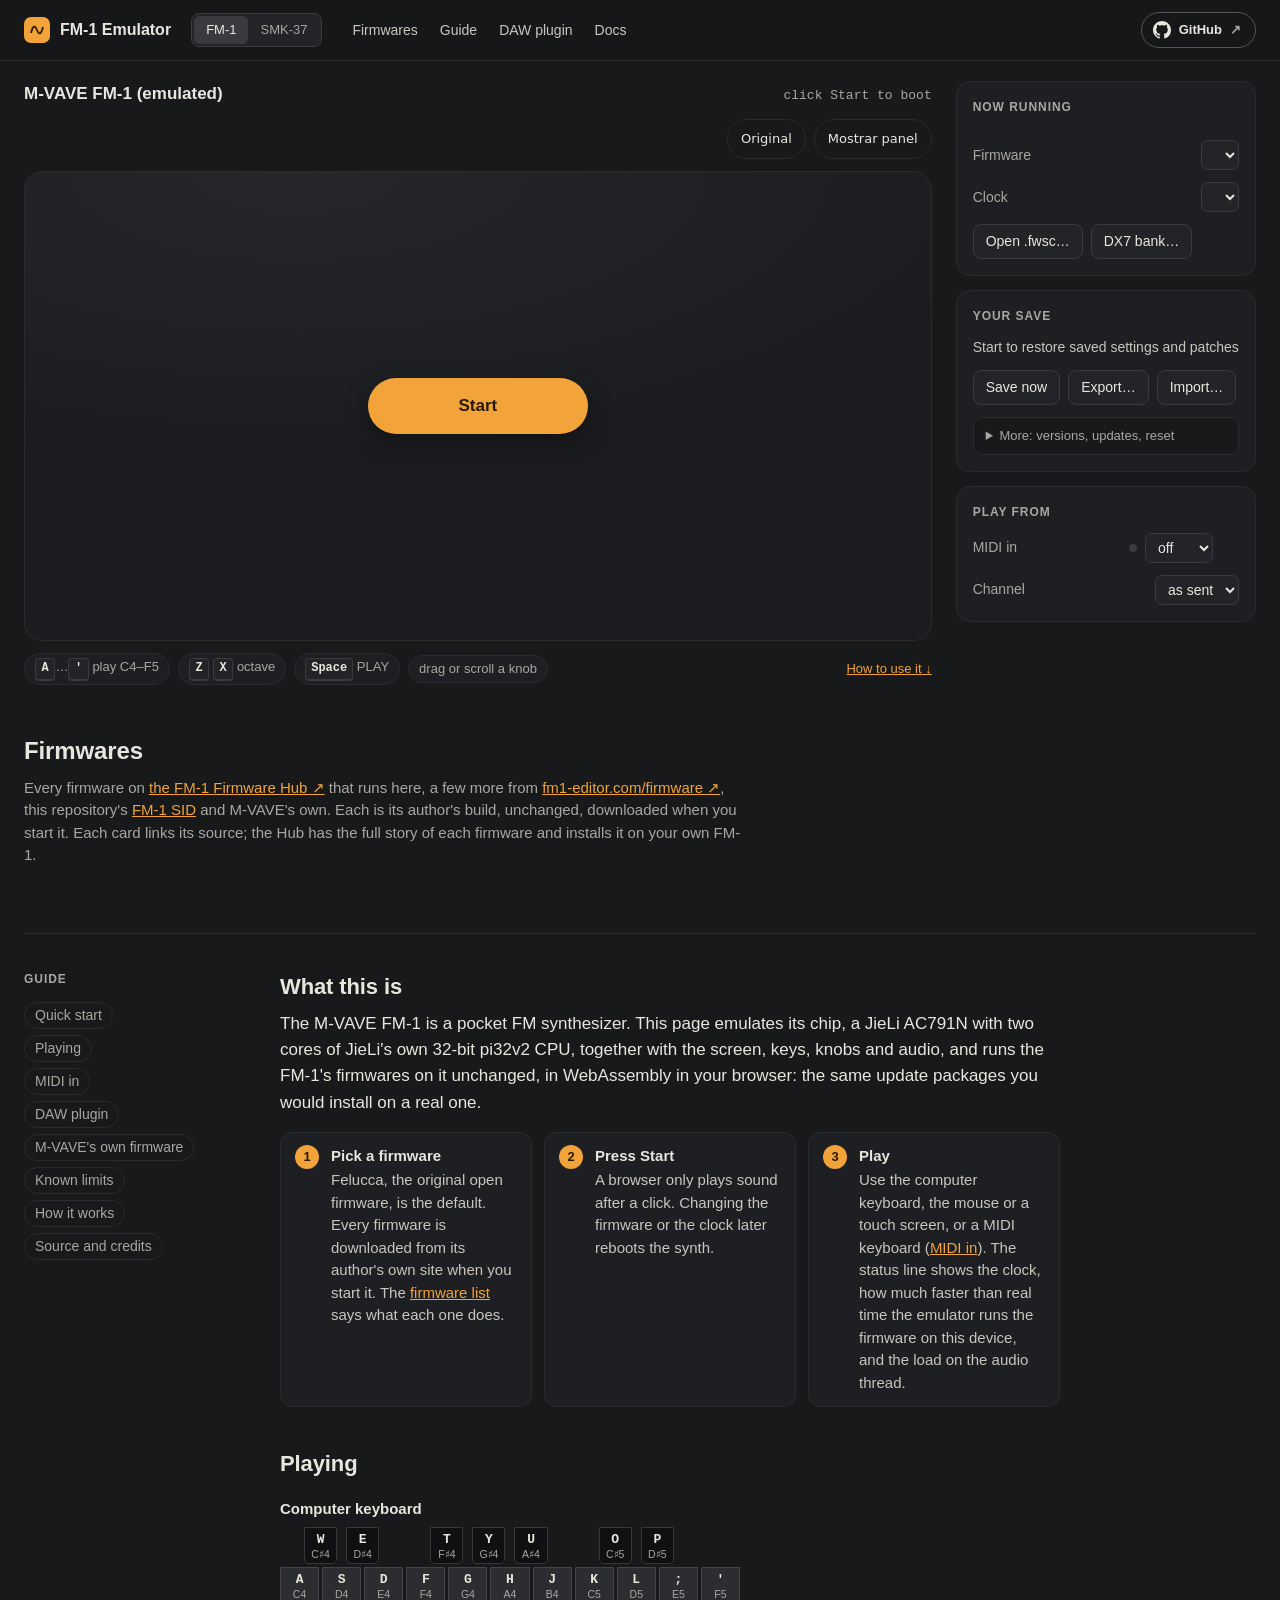
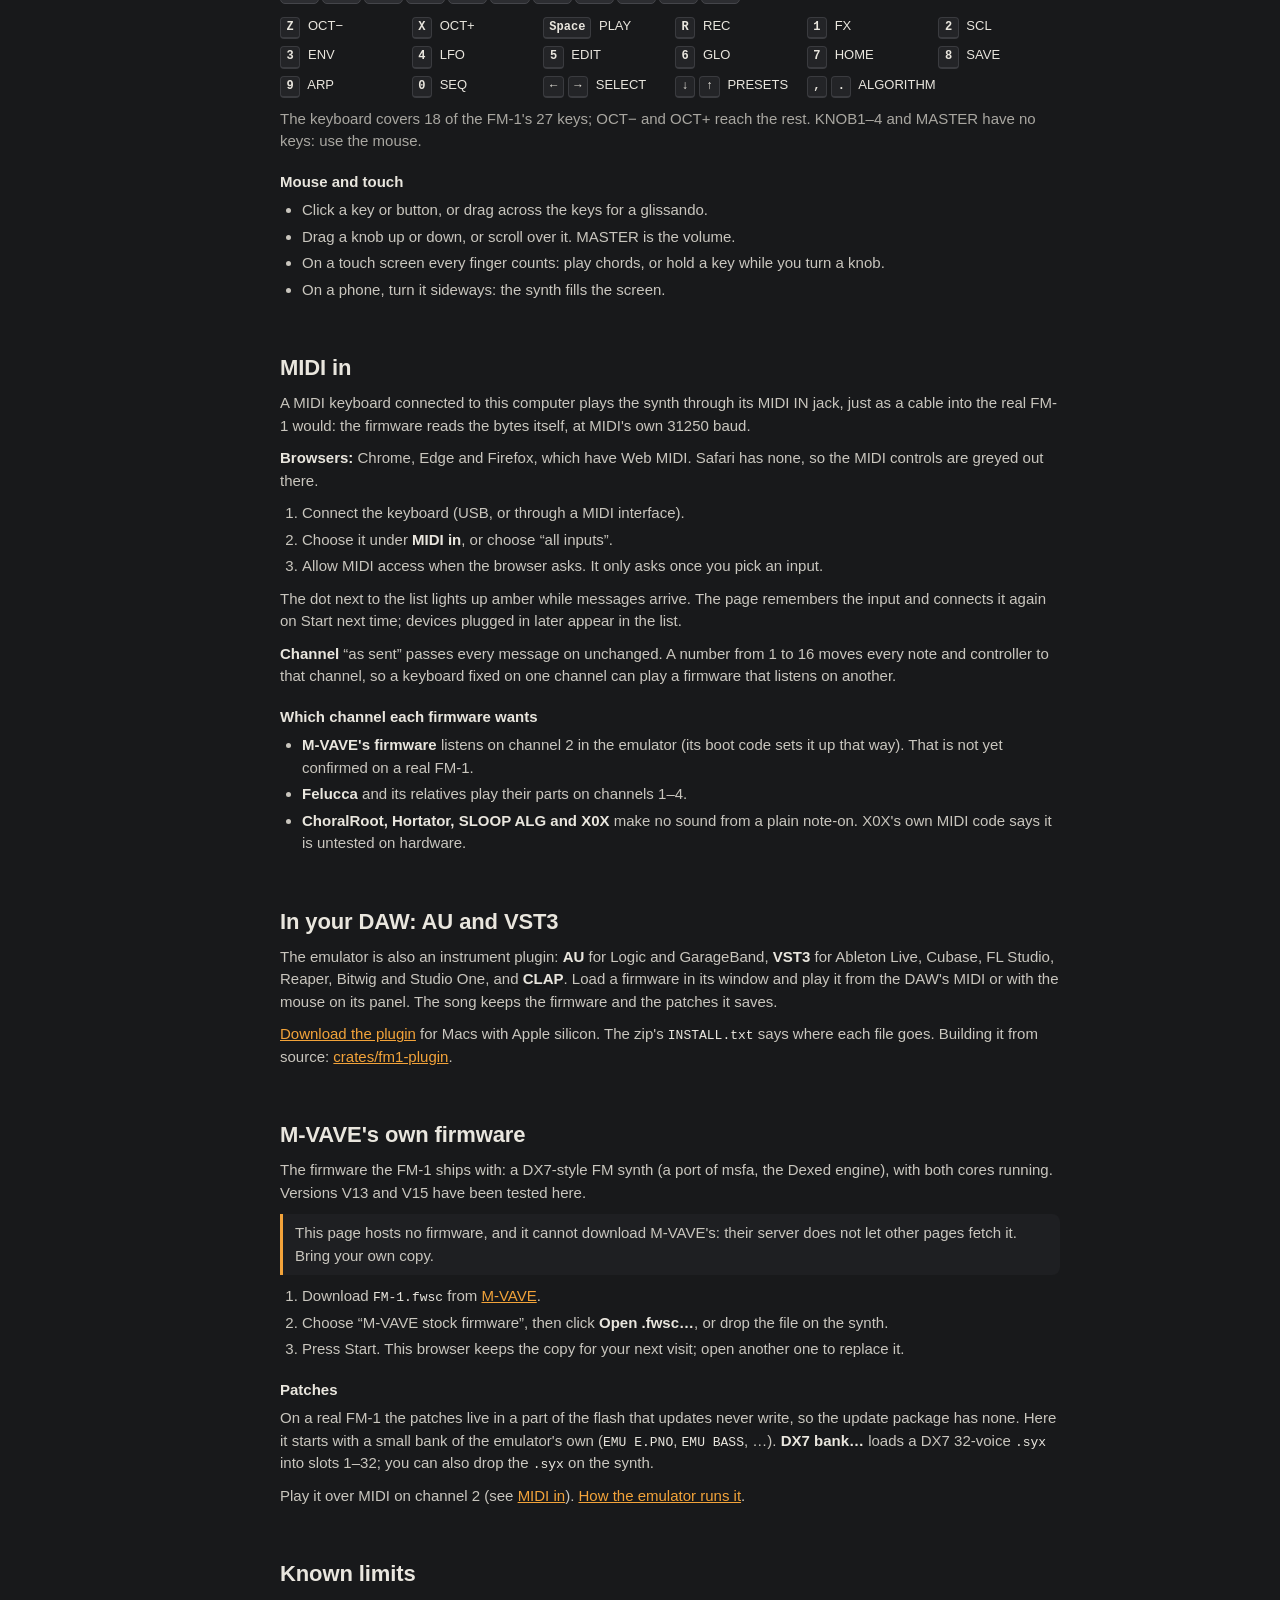
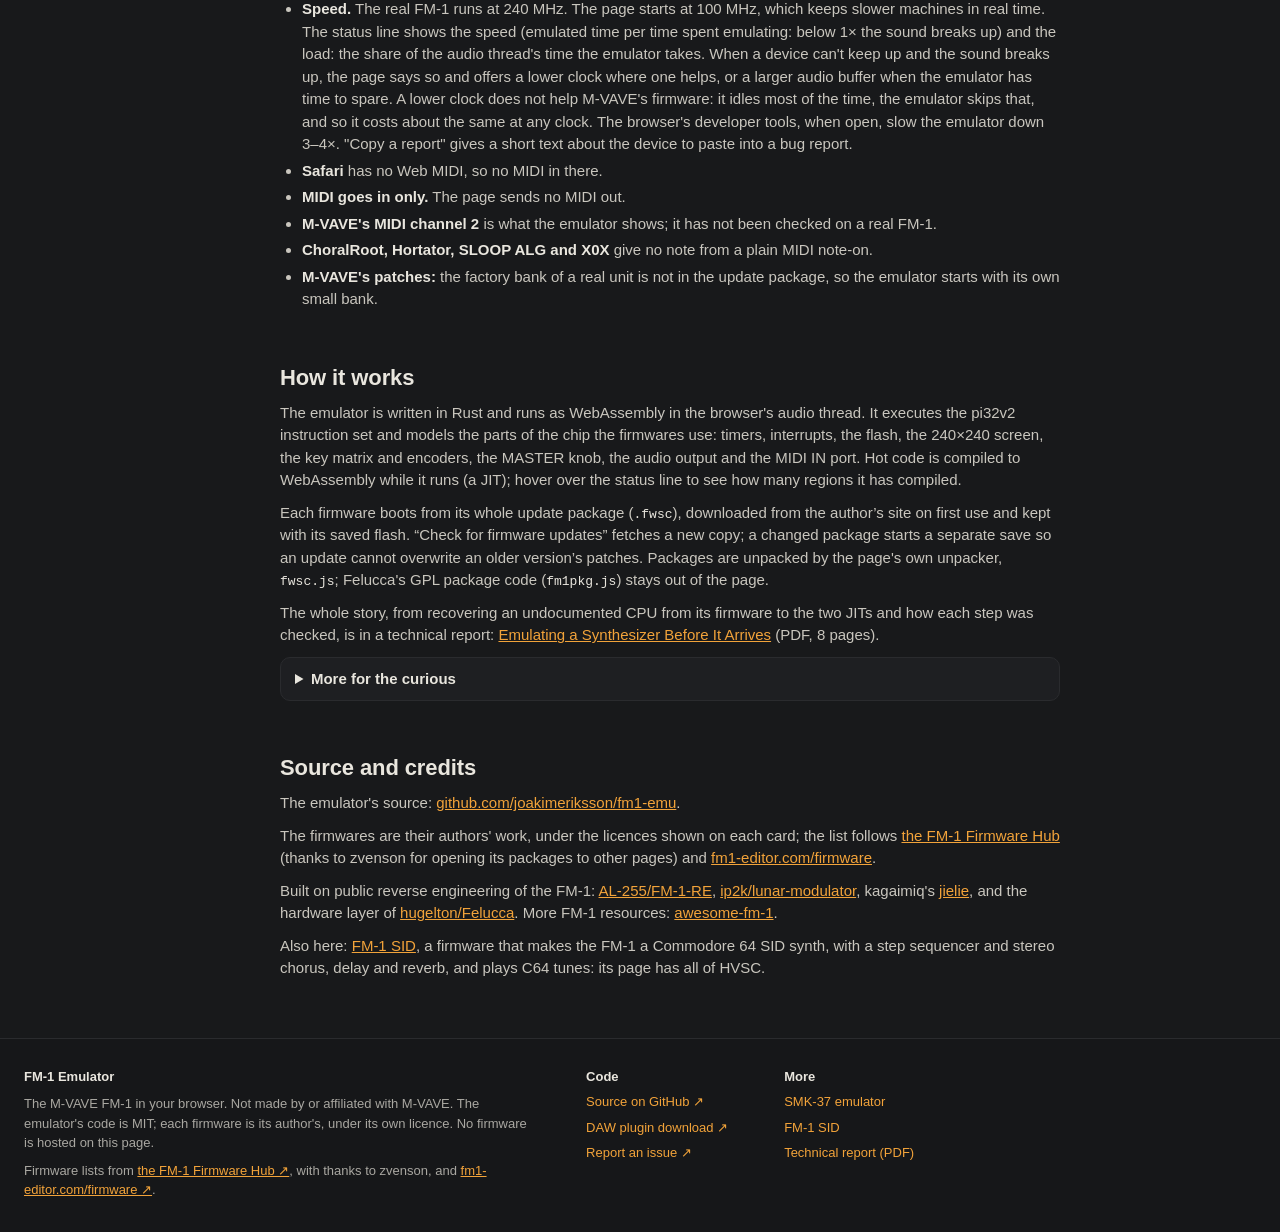
==== commit 6b62c04d: "Force fresh mobile LCD assets and eliminate stale screen-only label" ====
--- a/web/index.html
+++ b/web/index.html
@@ -15,7 +15,7 @@
 <meta property="og:image:alt" content="Screens of six FM-1 firmwares running in the emulator: X0X, FM1 Quest, AMB-1, FM-1 SID, ORBIT and FiMba-1">
 <meta name="twitter:card" content="summary_large_image">
 <link rel="icon" href="data:,">
-<link rel="stylesheet" href="style.css">
+<link rel="stylesheet" href="style.css?v=lcd-live-20261031">
 <script>if (new URLSearchParams(location.search).get("embed") === "1") document.documentElement.setAttribute("data-embed", "");</script>
 </head>
 <body>
@@ -40,7 +40,7 @@
       </div>
       <div class="display-controls" aria-label="Display controls">
         <button type="button" id="fit-toggle" aria-label="Toggle adaptive screen fitting">Original</button>
-        <button type="button" id="view-toggle" aria-label="Toggle screen-only view">Settings</button>
+        <button type="button" id="view-toggle" aria-label="Mostrar panel completo">Mostrar panel</button>
       </div>
       <div id="perfwarn" role="alert" hidden>
         <p id="perfwarn-text"></p>
@@ -344,6 +344,6 @@
     </div>
   </div>
 </footer>
-<script type="module" src="main.js"></script>
+<script type="module" src="main.js?v=lcd-live-20261031"></script>
 </body>
 </html>
--- a/web/style.css
+++ b/web/style.css
@@ -217,28 +217,37 @@
 [hidden] { display: none !important; }
 
 
-/* Screen-only phone mode: render the firmware's native 240×240 LCD, without the virtual faceplate. */
+/* Screen-only: show the firmware LCD, not the complete virtual front panel. */
 [data-screen-only] { color-scheme: dark; background: #08090b; }
-[data-screen-only] body { min-height: 100svh; overflow-x: hidden; background: #08090b; }
+[data-screen-only] body { min-height: 100svh; overflow: hidden; background: #08090b; }
 [data-screen-only] header.site, [data-screen-only] .side, [data-screen-only] .hint,
 [data-screen-only] .rotate, [data-screen-only] .library, [data-screen-only] .guide,
 [data-screen-only] footer.site, [data-screen-only] .deck-head h1 { display: none !important; }
-[data-screen-only] main { min-height: 100svh; padding: env(safe-area-inset-top) 12px env(safe-area-inset-bottom); display: grid; place-items: center; }
+[data-screen-only] main { width: 100%; max-width: none; height: 100svh; min-height: 100svh; margin: 0; padding: 12px; display: grid; place-items: center; }
 [data-screen-only] .player, [data-screen-only] .deck { width: 100%; min-width: 0; max-width: none; display: grid; place-items: center; }
 [data-screen-only] .deck { gap: 0; }
 [data-screen-only] .deck-head { position: fixed; z-index: 2; top: max(8px, env(safe-area-inset-top)); left: 12px; right: 12px; justify-content: center; pointer-events: none; }
 [data-screen-only] #status { padding: 4px 9px; border: 1px solid #30343b; border-radius: 999px; background: #111419; color: #c4c9d2; font-size: 11px; }
-[data-screen-only] .stage { position: relative; width: min(100%, calc(100svh - 44px)); aspect-ratio: 1; padding: 0; margin: 0 auto; border: 0; border-radius: 4px; background: #000; box-shadow: 0 12px 48px #0009; overflow: hidden; }
+[data-screen-only] .stage { position: relative; width: min(calc(100vw - 24px), calc((100svh - 24px) * 16 / 9)); aspect-ratio: 16 / 9; padding: 0; margin: 0 auto; border: 0; border-radius: 0; background: #06080c; box-shadow: none; overflow: hidden; }
 [data-screen-only] canvas { display: block; width: 100%; height: 100%; image-rendering: pixelated; touch-action: none; }
 [data-screen-only] #start { width: 132px; height: 44px; font-size: 15px; }
 @media (orientation: landscape) {
-  [data-screen-only] main { padding-left: max(18px, env(safe-area-inset-left)); padding-right: max(18px, env(safe-area-inset-right)); }
-  [data-screen-only] .stage { width: min(calc(100vw - 36px), calc(100svh - 28px)); }
-}
-
-[data-screen-only] #view-toggle { position: fixed; z-index: 5; top: max(8px, env(safe-area-inset-top)); right: max(12px, env(safe-area-inset-right)); padding: 5px 10px; border: 1px solid #343a44; border-radius: 999px; background: #171b22; color: #e3e7ed; font: 12px system-ui, sans-serif; }
-[data-screen-only] .deck-head { justify-content: flex-start; }
-[data-screen-only] .deck-head #view-toggle, [data-screen-only] .deck-head #fit-toggle { pointer-events: auto; }
+  [data-screen-only] main { padding: env(safe-area-inset-top) env(safe-area-inset-right) env(safe-area-inset-bottom) env(safe-area-inset-left); }
+  [data-screen-only] .stage { width: min(calc(100vw - 16px), calc((100svh - 12px) * 16 / 9)); }
+}
+
+.display-controls { display: flex; flex-wrap: wrap; gap: 8px; align-items: center; justify-content: flex-end; }
+.display-controls button { position: relative; z-index: 10; min-height: 40px; padding: 7px 13px; border: 1px solid var(--rule); border-radius: 999px; background: var(--room); color: var(--ink); font: 13px system-ui, sans-serif; cursor: pointer; touch-action: manipulation; pointer-events: auto; }
+.display-controls button:focus-visible { outline: 2px solid var(--ink); outline-offset: 3px; }
+[data-screen-only] .display-controls { position: fixed; z-index: 20; top: max(8px, env(safe-area-inset-top)); right: max(12px, env(safe-area-inset-right)); display: flex; gap: 8px; justify-content: flex-end; pointer-events: auto; }
+[data-screen-only] .display-controls button { min-height: 40px; padding: 7px 13px; border-color: #343a44; background: #171b22; color: #e3e7ed; font: 13px system-ui, sans-serif; pointer-events: auto; }
+[data-screen-only] .deck-head { padding-right: 220px; }
 [data-screen-only] canvas { pointer-events: none; }
 
-[data-screen-only] #fit-toggle { position: fixed; z-index: 5; top: max(8px, env(safe-area-inset-top)); right: max(104px, calc(env(safe-area-inset-right) + 104px)); padding: 5px 10px; border: 1px solid #343a44; border-radius: 999px; background: #171b22; color: #e3e7ed; font: 12px system-ui, sans-serif; }
+
+
+/* Mobile LCD is a widescreen viewport; firmware pixels are never stretched. */
+[data-screen-only] .stage canvas { aspect-ratio: 16 / 9; object-fit: contain; }
+@media (orientation: portrait) {
+  [data-screen-only] .stage { width: calc(100vw - 12px); }
+}
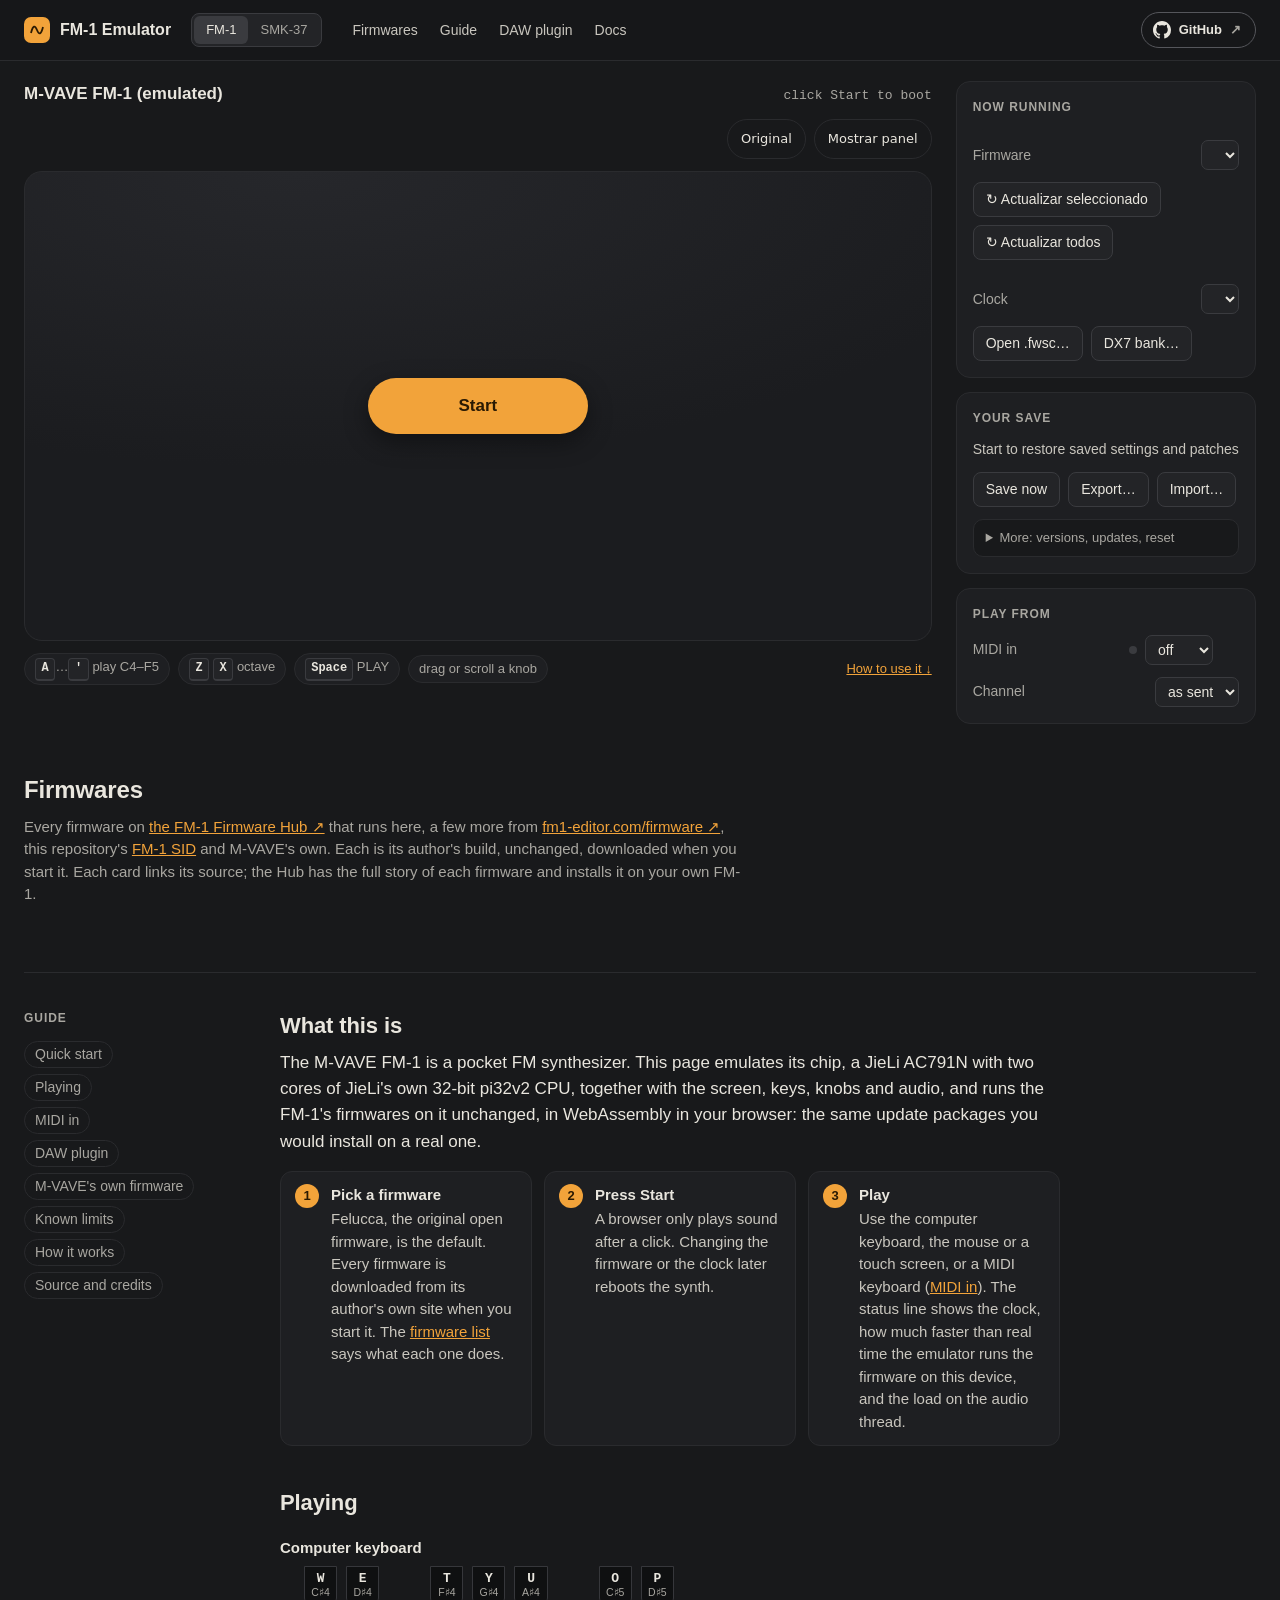
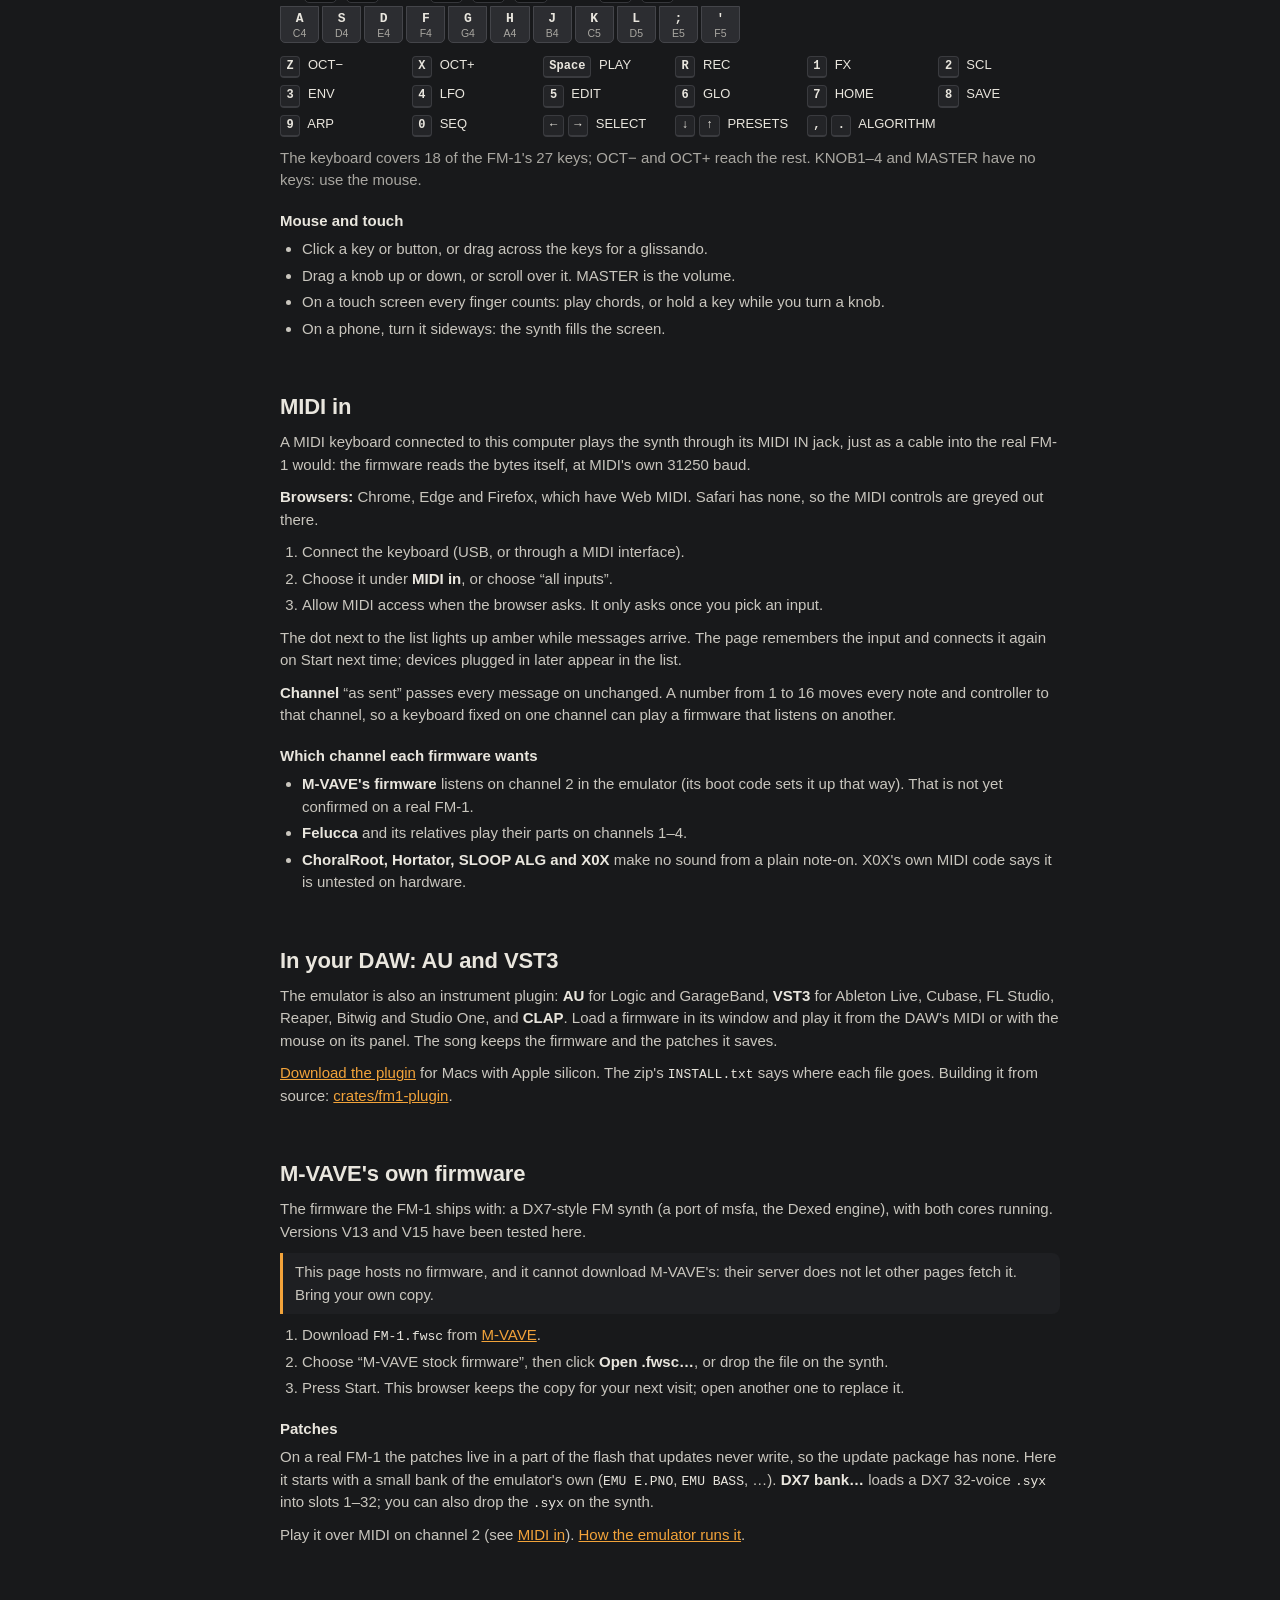
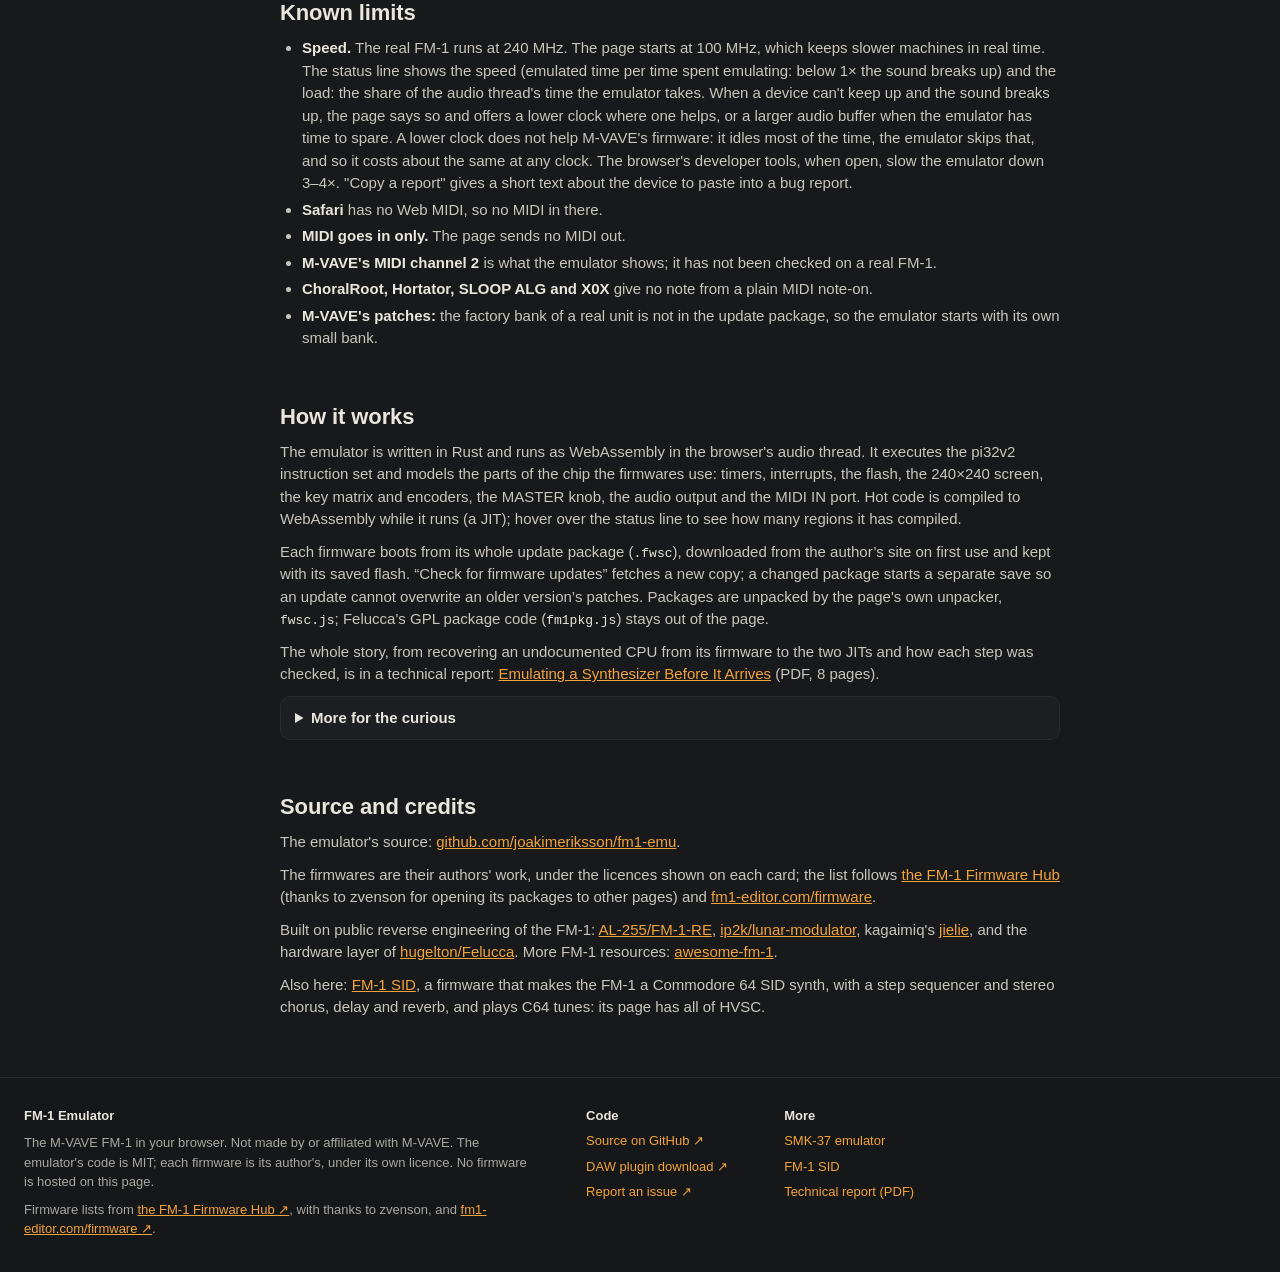
==== commit 4e35e06e: "Show selected and bulk firmware update actions beside the firmware selector" ====
--- a/web/index.html
+++ b/web/index.html
@@ -15,7 +15,7 @@
 <meta property="og:image:alt" content="Screens of six FM-1 firmwares running in the emulator: X0X, FM1 Quest, AMB-1, FM-1 SID, ORBIT and FiMba-1">
 <meta name="twitter:card" content="summary_large_image">
 <link rel="icon" href="data:,">
-<link rel="stylesheet" href="style.css?v=lcd-live-20261031">
+<link rel="stylesheet" href="style.css?v=lcd-fit-v024-20261031">
 <script>if (new URLSearchParams(location.search).get("embed") === "1") document.documentElement.setAttribute("data-embed", "");</script>
 </head>
 <body>
@@ -71,6 +71,11 @@
         <h2 class="eyebrow" id="h-now">Now running</h2>
         <p id="about"></p>
         <label id="fwlabel">Firmware <select id="fw" aria-label="Firmware"></select></label>
+        <div class="row firmware-updates">
+          <button type="button" id="update-selected-firmware">↻ Actualizar seleccionado</button>
+          <button type="button" id="update-all-firmwares">↻ Actualizar todos</button>
+        </div>
+        <span id="firmware-update-status" role="status" aria-live="polite"></span>
         <label>Clock <select id="mhz" aria-label="Emulated clock"></select></label>
         <div class="row">
           <label class="file">Open .fwsc… <input type="file" id="open"></label>
@@ -344,6 +349,6 @@
     </div>
   </div>
 </footer>
-<script type="module" src="main.js?v=lcd-live-20261031"></script>
+<script type="module" src="main.js?v=lcd-fit-v024-20261031"></script>
 </body>
 </html>
--- a/web/style.css
+++ b/web/style.css
@@ -251,3 +251,58 @@
 @media (orientation: portrait) {
   [data-screen-only] .stage { width: calc(100vw - 12px); }
 }
+
+
+/* Offline Android WebView: guarantee actual viewport sizes and a visible
+   start/firmware stage even on WebView versions rejecting advanced calc math. */
+[data-offline-app] main { box-sizing: border-box; }
+[data-offline-app] .stage { min-height: 150px; box-sizing: border-box; }
+[data-offline-app] #start:not([hidden]) {
+  display: block !important; z-index: 45; min-width: 150px;
+  min-height: 48px; background: #f0a23c; color: #211202;
+  border: 0; font-weight: 700; opacity: 1; pointer-events: auto;
+}
+[data-offline-app] .display-controls { z-index: 25; }
+/* The native root already applied Android's system-bar/keyboard insets.
+   Fill only the WebView area, leaving an actual 56px bottom safe strip for
+   its translucent ▲/▼ and ⓘ buttons. Neither LCD mode may overflow it. */
+[data-offline-app][data-screen-only] body {
+  height: 100dvh; min-height: 0; overflow: hidden;
+}
+[data-offline-app][data-screen-only] main {
+  height: 100dvh; min-height: 0; max-height: 100dvh;
+  padding: 8px 8px 56px; overflow: hidden;
+}
+[data-offline-app][data-screen-only] .player,
+[data-offline-app][data-screen-only] .deck {
+  width: 100%; height: 100%; min-height: 0;
+}
+/* CSS fallback is aspect-preserving; main.js additionally measures the
+   live WebView viewport (including rotation and visualViewport changes) and
+   sets an exact pixel size. Never stretch a 16:9 LCD beyond available height. */
+[data-offline-app][data-screen-only] .stage {
+  width: min(calc(100vw - 16px), calc((100dvh - 64px) * 16 / 9));
+  max-width: 100%; height: auto; max-height: calc(100dvh - 64px);
+  min-height: 0; aspect-ratio: 16 / 9;
+  background: #10151c;
+}
+[data-offline-app][data-screen-only][data-lcd-original] .stage {
+  width: min(calc(100vw - 16px), calc(100dvh - 64px));
+  aspect-ratio: 1;
+}
+[data-offline-app][data-screen-only] .stage canvas {
+  width: 100% !important; height: 100% !important;
+  max-width: none !important; min-height: 0; display: block;
+}
+[data-offline-app][data-screen-only][data-lcd-original] .stage canvas {
+  aspect-ratio: 1; object-fit: contain;
+}
+[data-offline-app][data-screen-only] .display-controls {
+  top: 6px; right: 8px;
+}
+[data-offline-app][data-screen-only] .deck-head {
+  top: 6px; left: 8px; padding-right: 190px;
+}
+[data-offline-app][data-screen-only] #start:not([hidden]) {
+  width: 180px; height: 54px; font-size: 16px;
+}
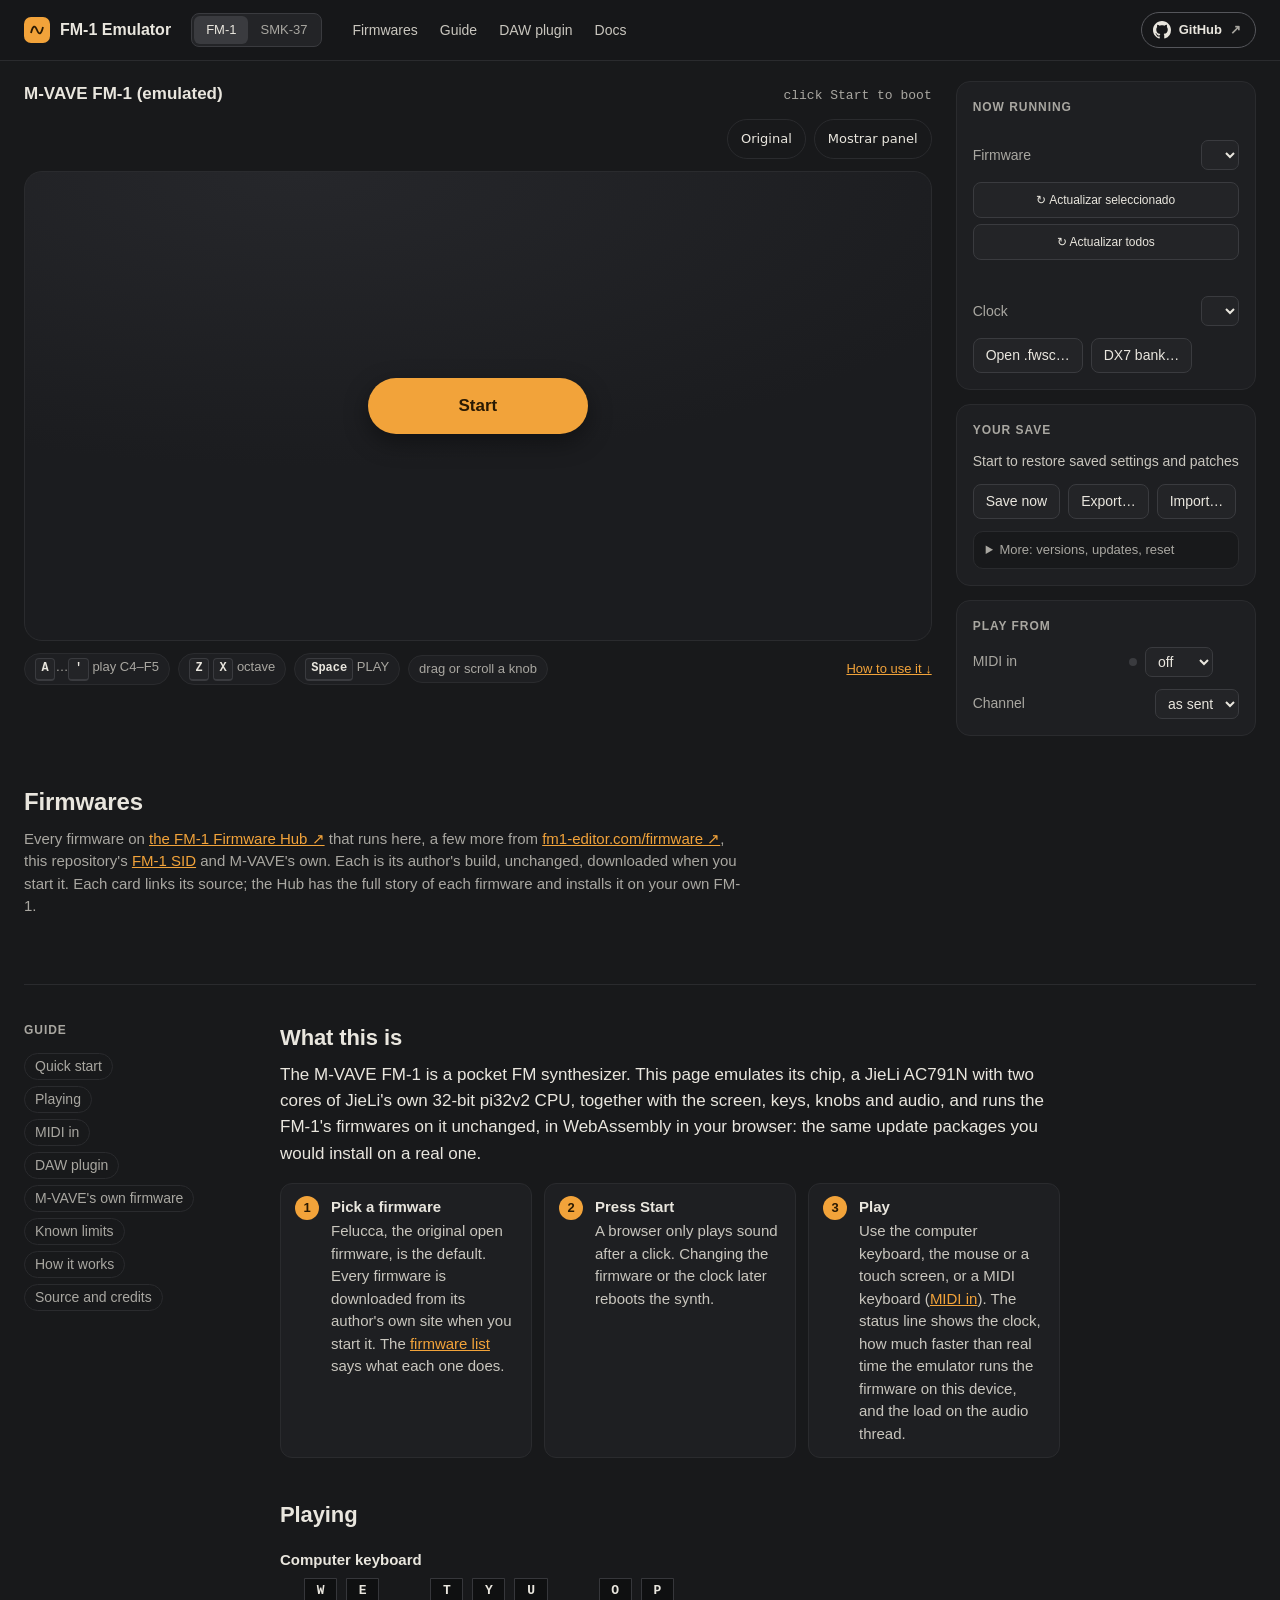
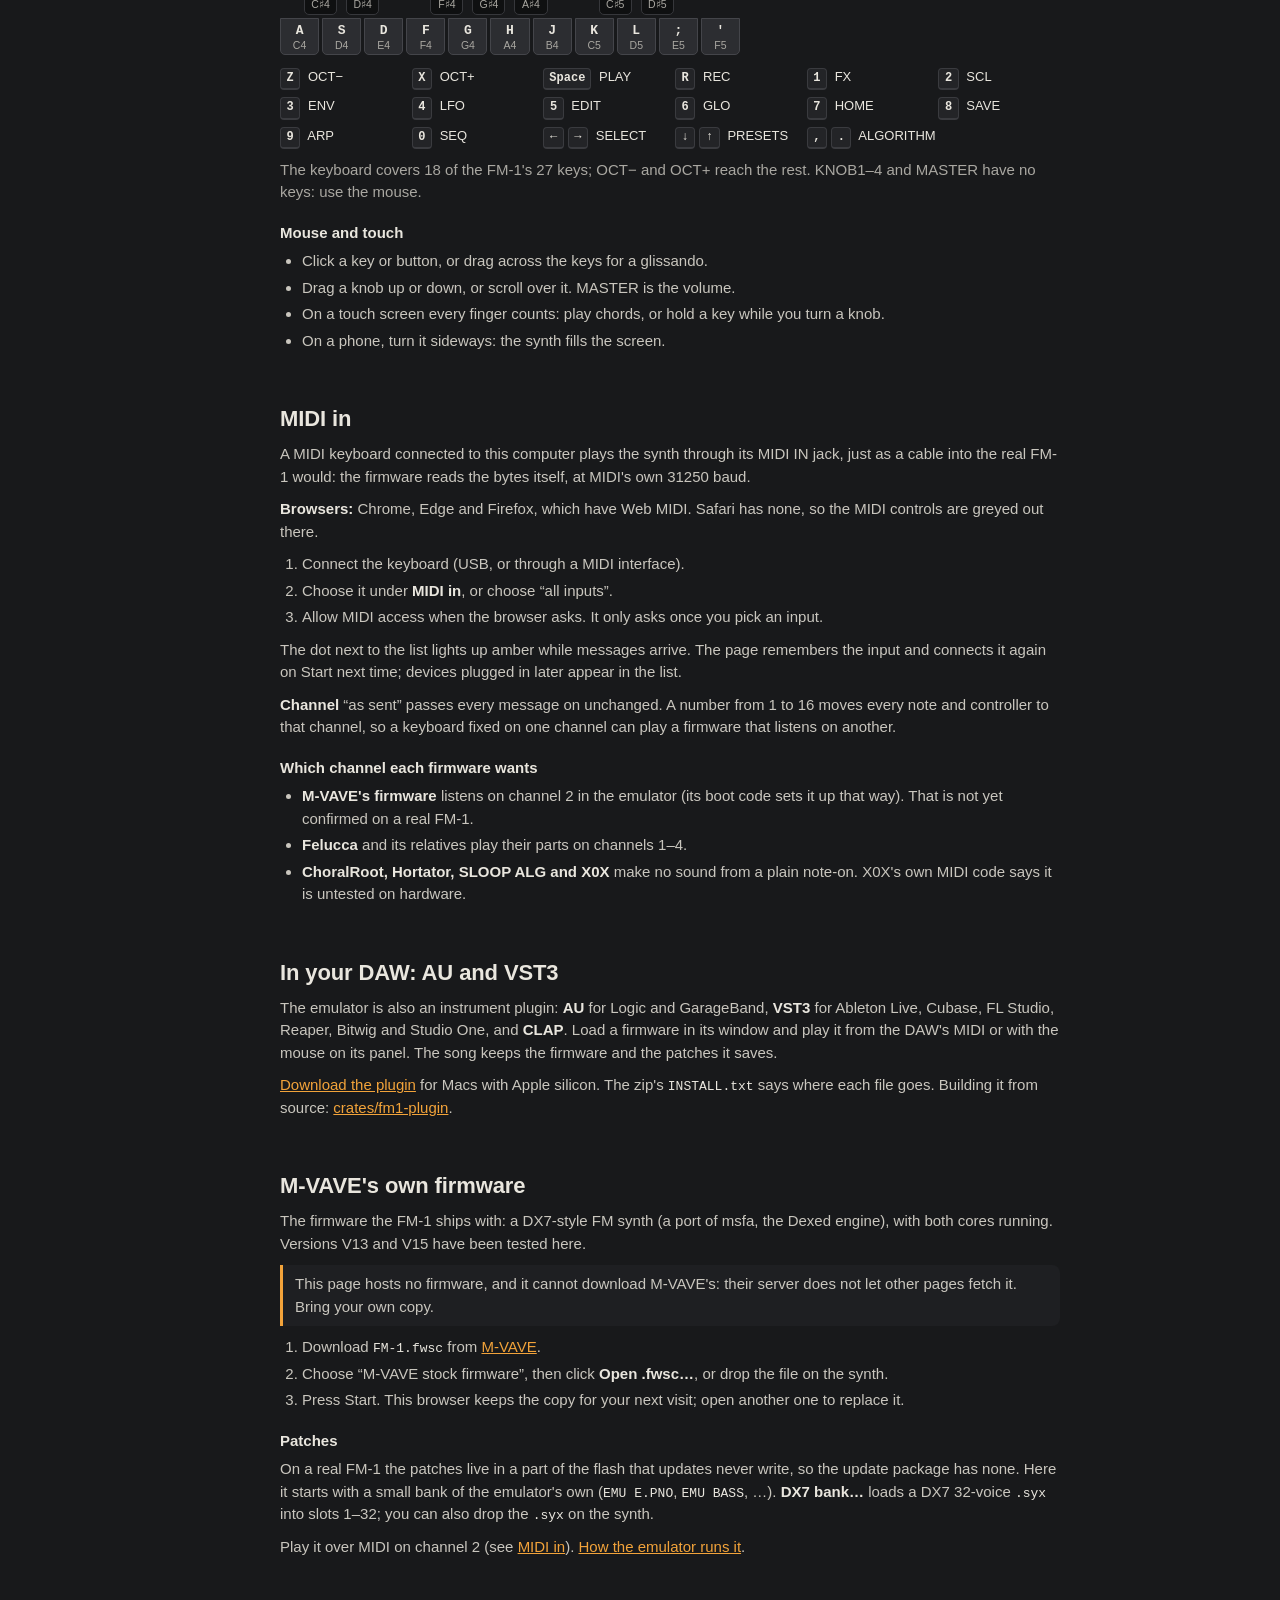
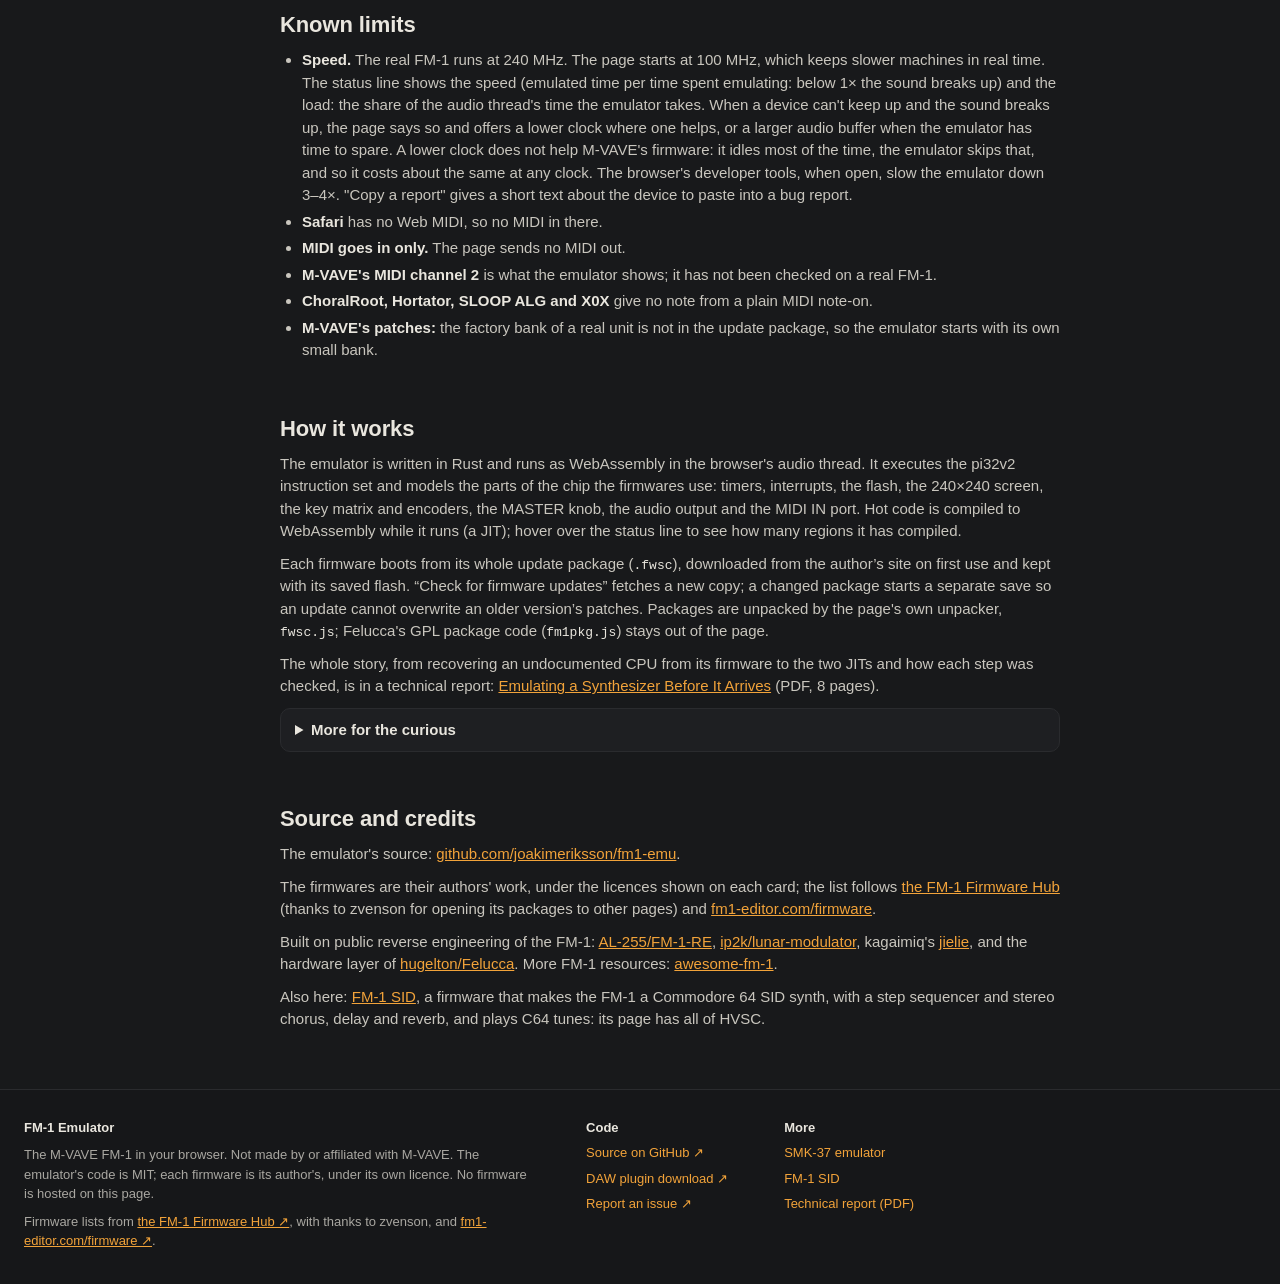
==== commit 10076600: "Invalidate cached UI assets for the new firmware updater controls" ====
--- a/web/index.html
+++ b/web/index.html
@@ -15,7 +15,7 @@
 <meta property="og:image:alt" content="Screens of six FM-1 firmwares running in the emulator: X0X, FM1 Quest, AMB-1, FM-1 SID, ORBIT and FiMba-1">
 <meta name="twitter:card" content="summary_large_image">
 <link rel="icon" href="data:,">
-<link rel="stylesheet" href="style.css?v=lcd-fit-v024-20261031">
+<link rel="stylesheet" href="style.css?v=firmware-updater-v025-20261031">
 <script>if (new URLSearchParams(location.search).get("embed") === "1") document.documentElement.setAttribute("data-embed", "");</script>
 </head>
 <body>
@@ -349,6 +349,6 @@
     </div>
   </div>
 </footer>
-<script type="module" src="main.js?v=lcd-fit-v024-20261031"></script>
+<script type="module" src="main.js?v=firmware-updater-v025-20261031"></script>
 </body>
 </html>
--- a/web/style.css
+++ b/web/style.css
@@ -108,6 +108,14 @@
 .box > label { display: flex; justify-content: space-between; align-items: center; gap: 12px; color: var(--dim); font-size: 14px; }
 .box > label select { min-width: 0; max-width: 62%; }
 .box .row { display: flex; flex-wrap: wrap; gap: 8px; align-items: center; }
+/* Firmware actions stay inside the Firmware section, not over the LCD. */
+.firmware-updates { gap: 6px !important; }
+.firmware-updates button { flex: 1 1 155px; min-width: 0; font-size: 12px !important;
+  padding: 8px 9px !important; white-space: normal; }
+.firmware-updates button:disabled { opacity: .45; cursor: not-allowed; }
+#firmware-update-status { display: block; min-height: 1em; color: var(--dim);
+  font-size: 12px; overflow-wrap: anywhere; }
+
 .sel { display: flex; align-items: center; gap: 8px; min-width: 0; max-width: 62%; }
 .sel select { max-width: 100%; }
 #about { margin: 0; color: var(--text); font-size: 14px; overflow-wrap: anywhere; }
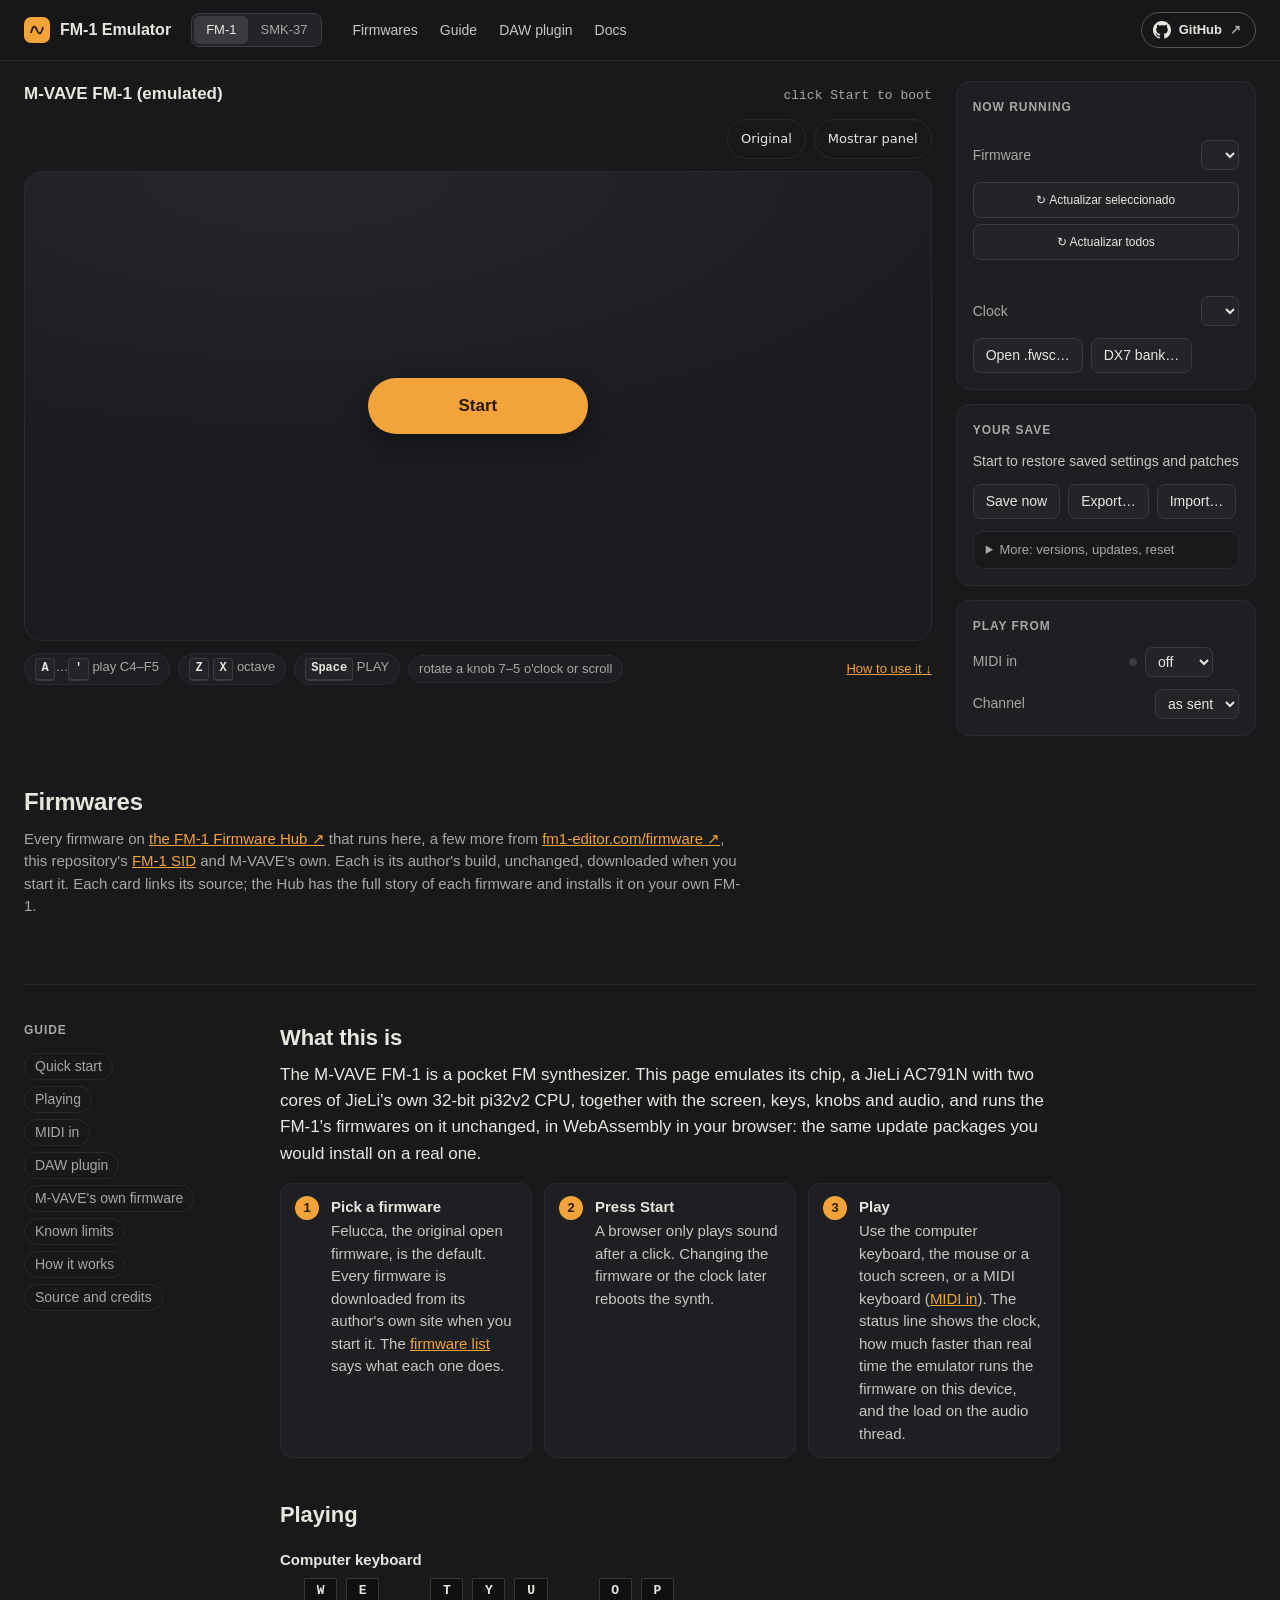
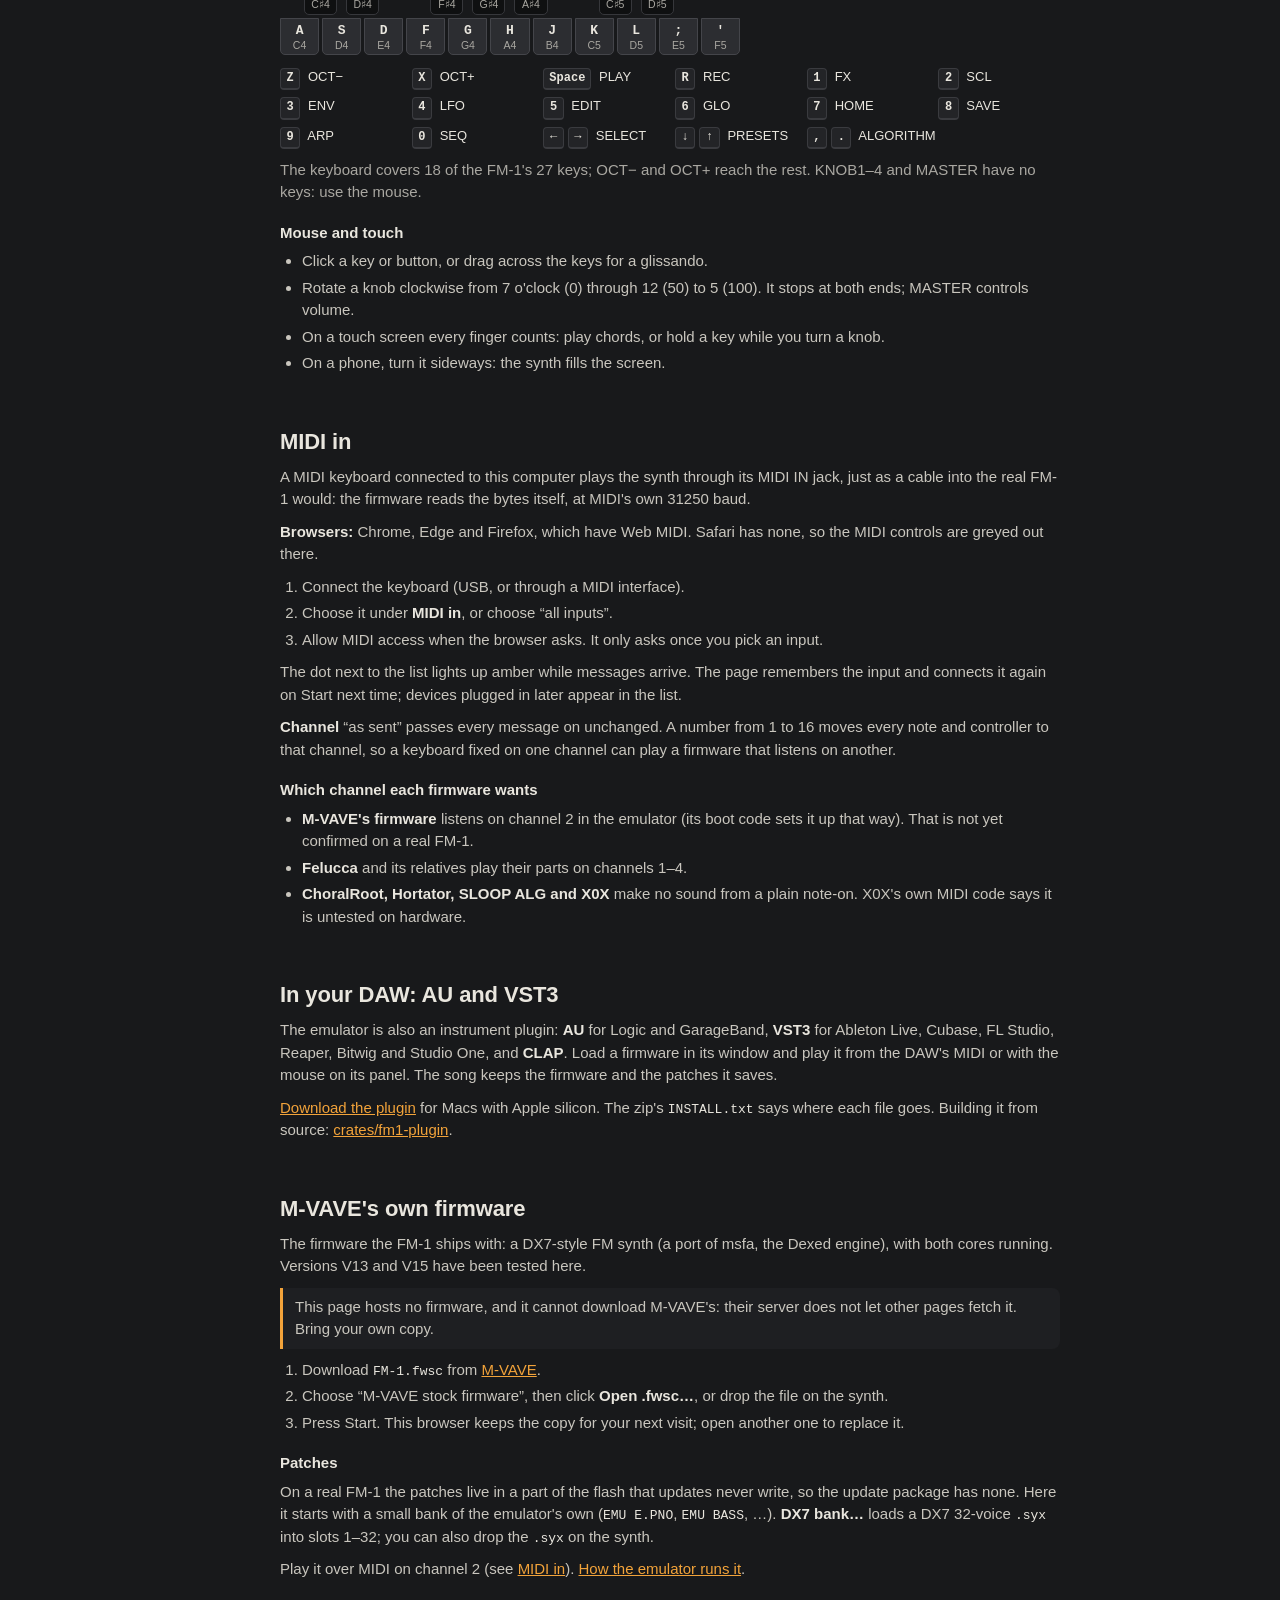
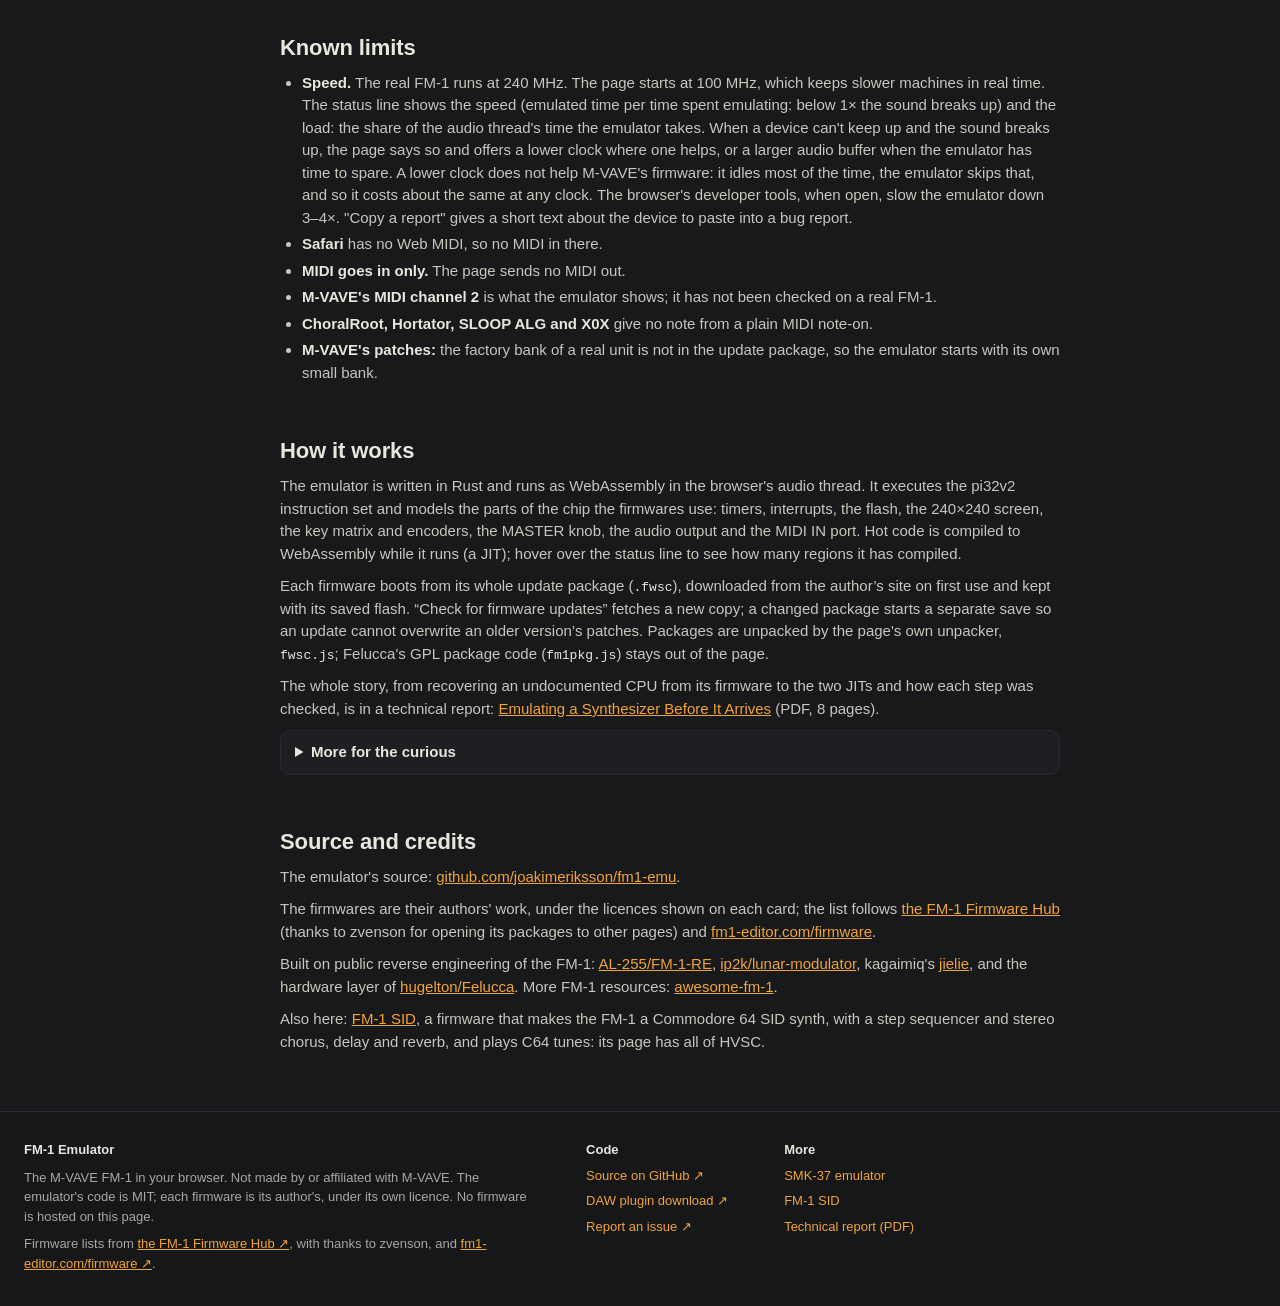
==== commit a0ca1f49: "Explain 7-to-5 clockwise sweep and numeric 0-100 FX in Android/Web user documentation" ====
--- a/web/index.html
+++ b/web/index.html
@@ -60,8 +60,8 @@
         <span class="keyb"><kbd>A</kbd>…<kbd>'</kbd> play C4–F5</span>
         <span class="keyb"><kbd>Z</kbd> <kbd>X</kbd> octave</span>
         <span class="keyb"><kbd>Space</kbd> PLAY</span>
-        <span class="keyb">drag or scroll a knob</span>
-        <span class="touch">Play chords with several fingers · drag a knob up / down</span>
+        <span class="keyb">rotate a knob 7–5 o'clock or scroll</span>
+        <span class="touch">Play chords with several fingers · rotate knobs 7–5 o'clock</span>
         <a class="more" href="#guide">How to use it ↓</a>
       </p>
     </div>
@@ -192,7 +192,7 @@
         <h3>Mouse and touch</h3>
         <ul>
           <li>Click a key or button, or drag across the keys for a glissando.</li>
-          <li>Drag a knob up or down, or scroll over it. MASTER is the volume.</li>
+          <li>Rotate a knob clockwise from 7 o'clock (0) through 12 (50) to 5 (100). It stops at both ends; MASTER controls volume.</li>
           <li>On a touch screen every finger counts: play chords, or hold a key while you turn a knob.</li>
           <li>On a phone, turn it sideways: the synth fills the screen.</li>
         </ul>
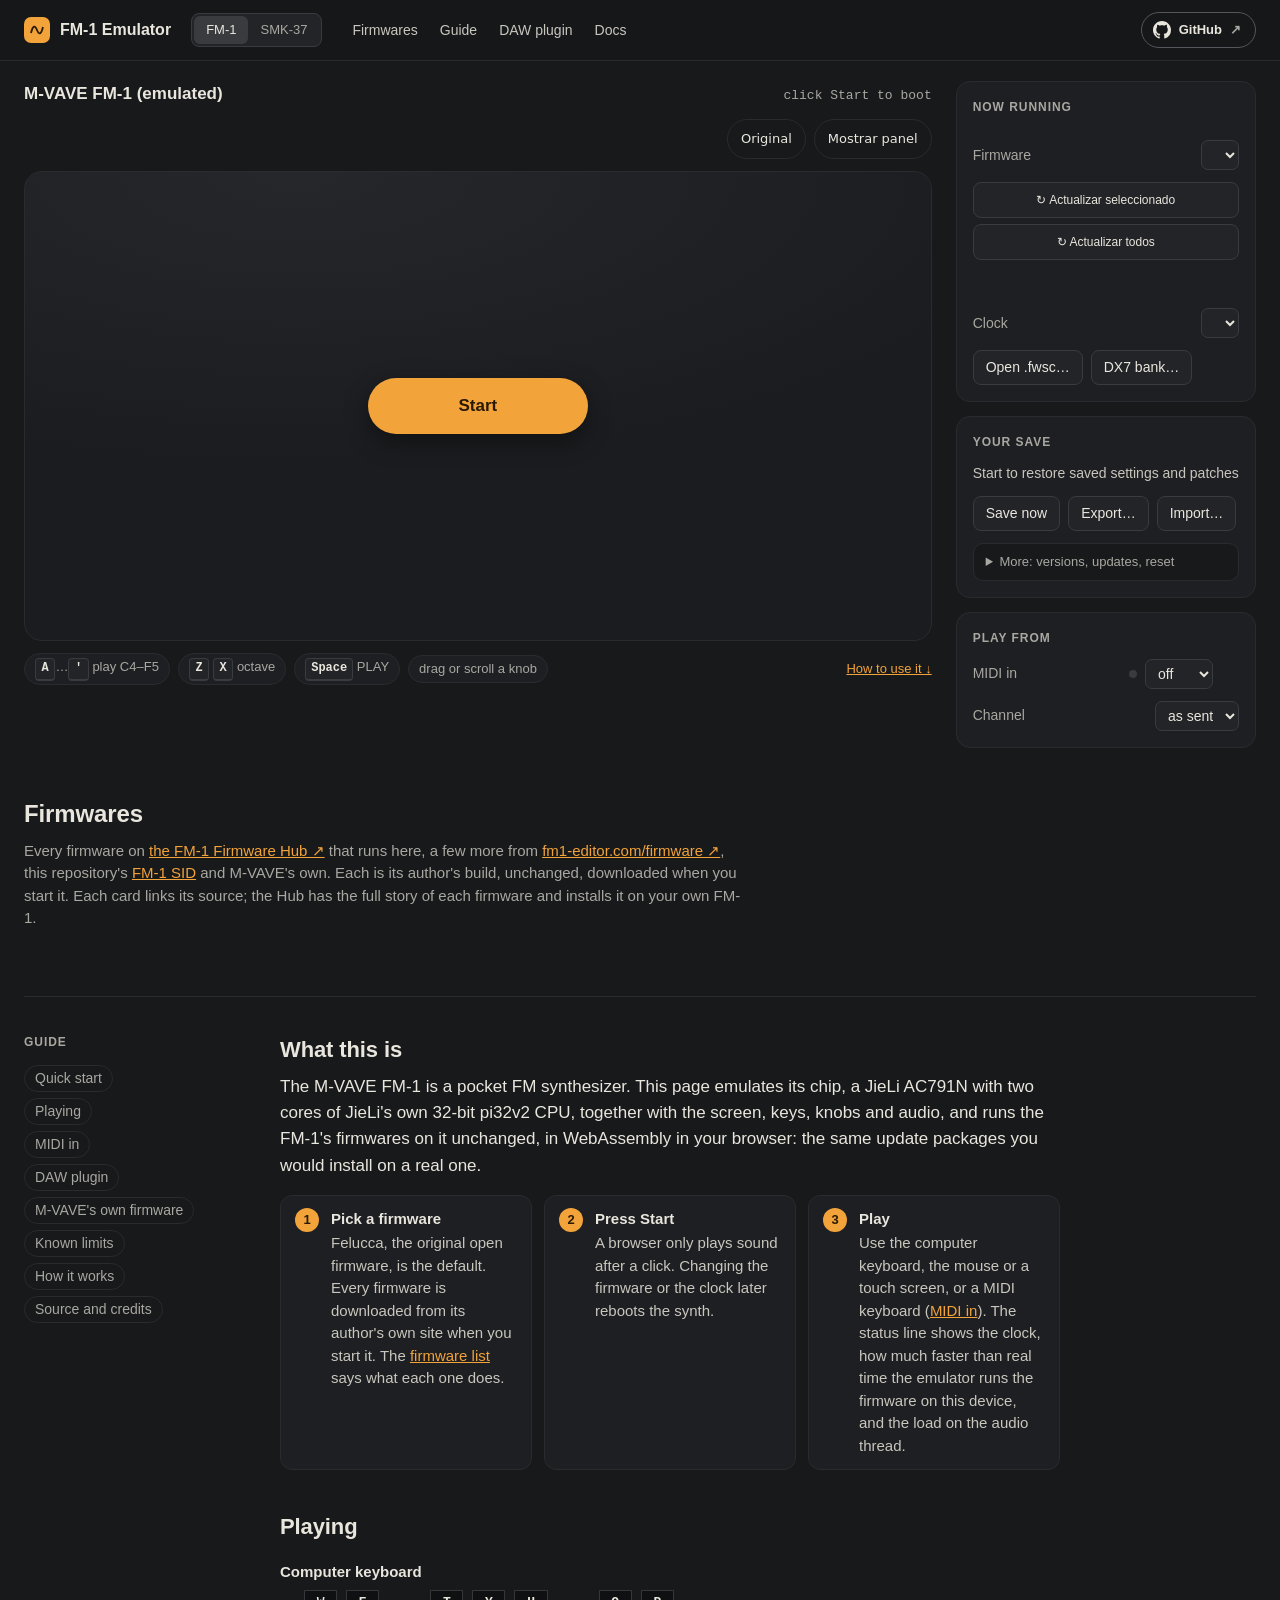
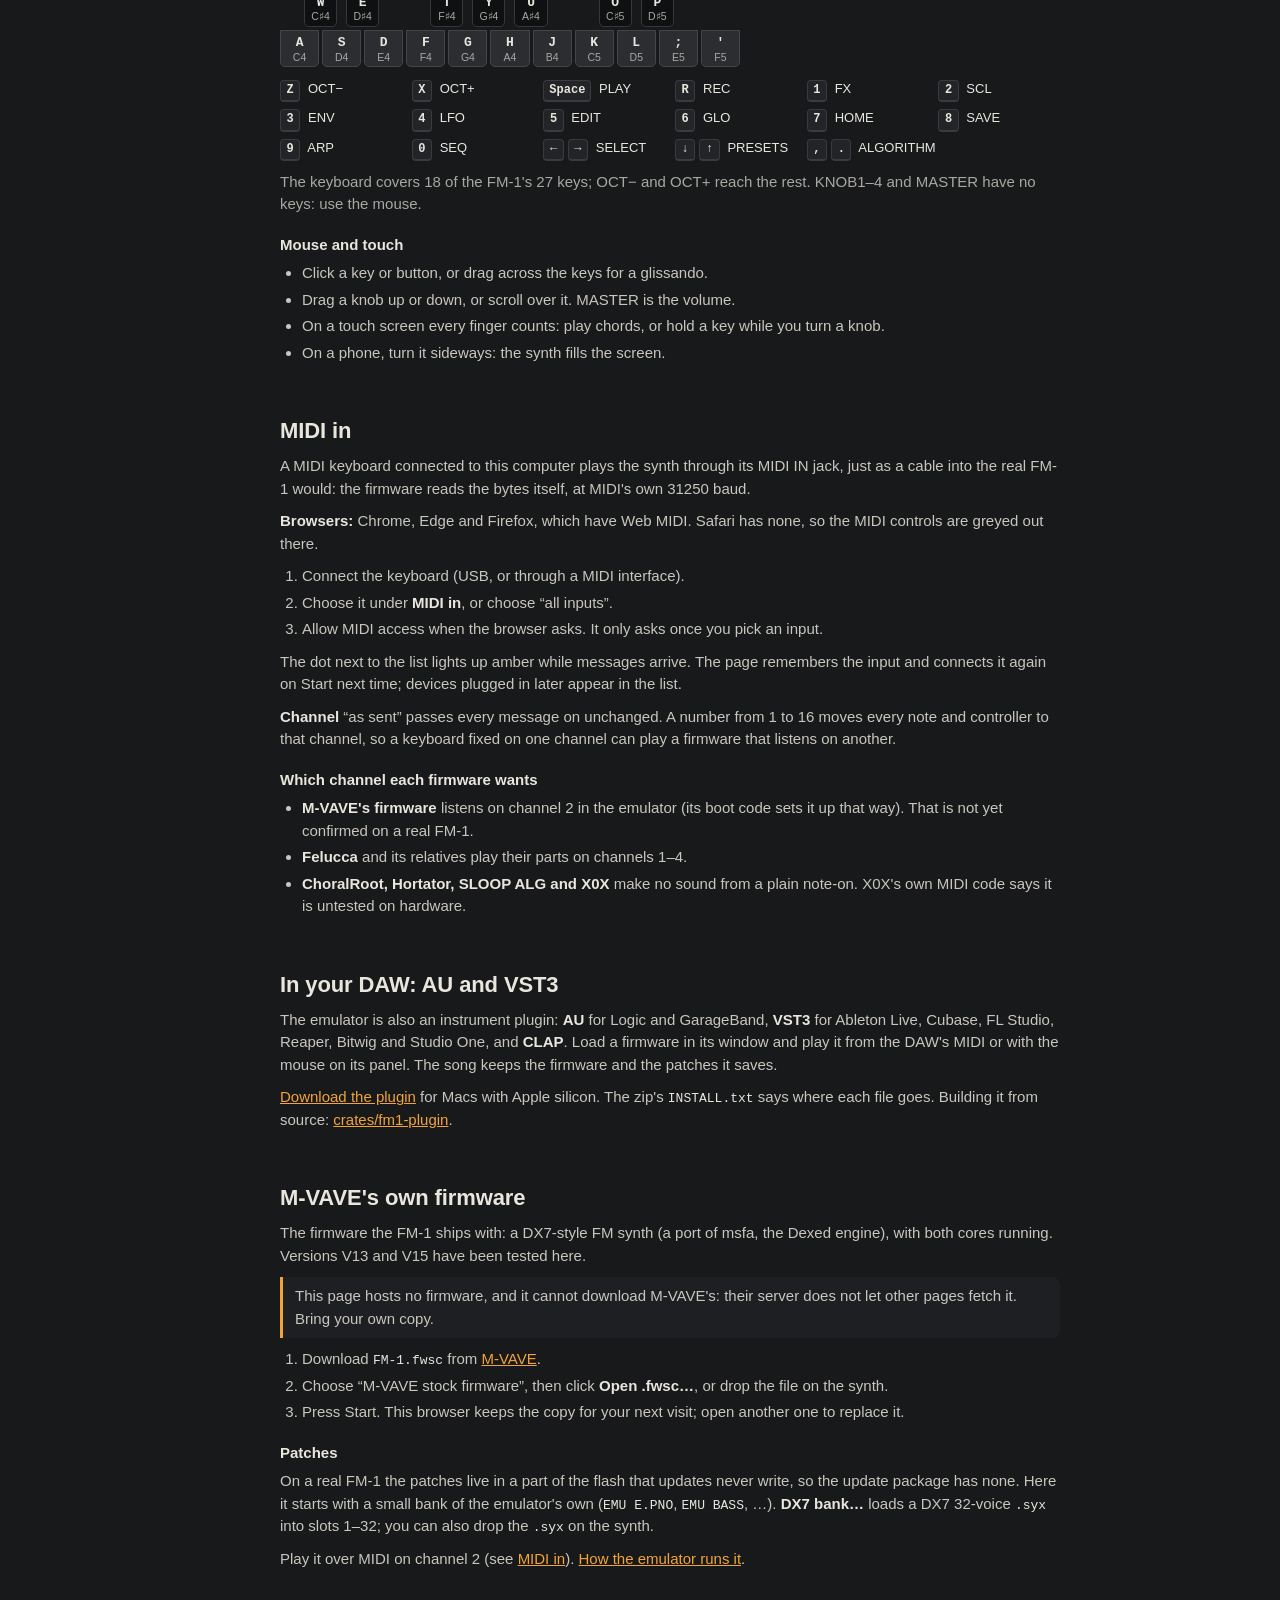
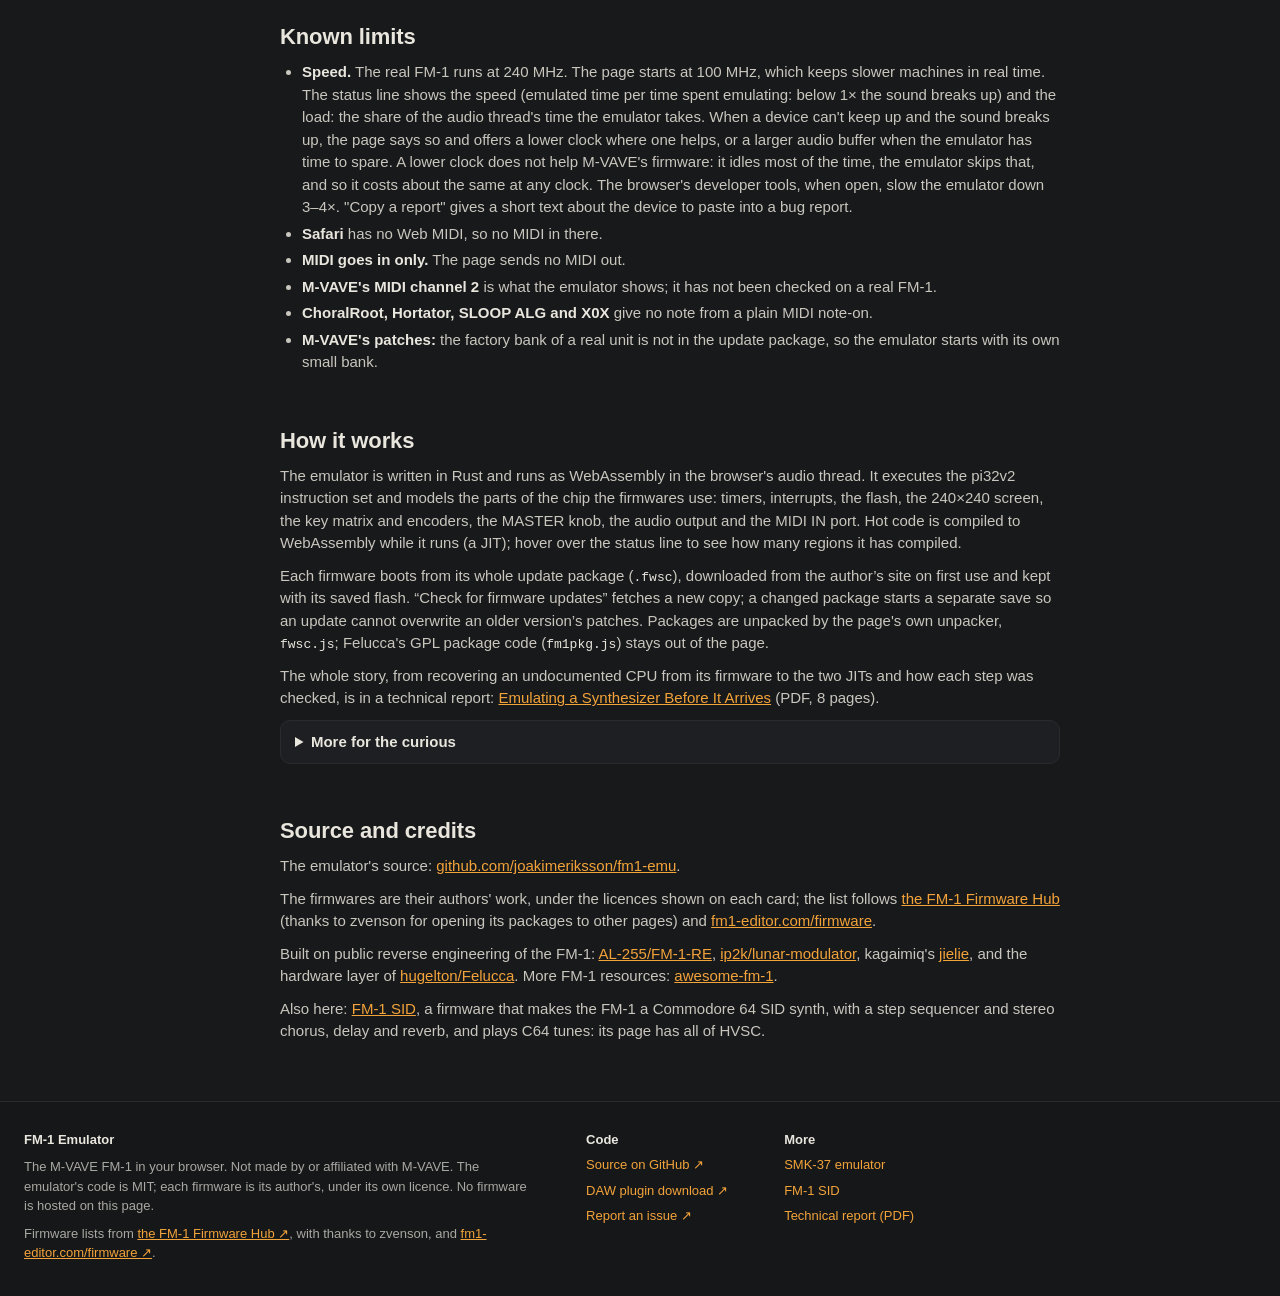
==== commit 6dc3146c: "Add selected physical FM-1 firmware install action to Workbench firmware panel" ====
--- a/web/index.html
+++ b/web/index.html
@@ -60,8 +60,8 @@
         <span class="keyb"><kbd>A</kbd>…<kbd>'</kbd> play C4–F5</span>
         <span class="keyb"><kbd>Z</kbd> <kbd>X</kbd> octave</span>
         <span class="keyb"><kbd>Space</kbd> PLAY</span>
-        <span class="keyb">rotate a knob 7–5 o'clock or scroll</span>
-        <span class="touch">Play chords with several fingers · rotate knobs 7–5 o'clock</span>
+        <span class="keyb">drag or scroll a knob</span>
+        <span class="touch">Play chords with several fingers · drag a knob up / down</span>
         <a class="more" href="#guide">How to use it ↓</a>
       </p>
     </div>
@@ -75,6 +75,13 @@
           <button type="button" id="update-selected-firmware">↻ Actualizar seleccionado</button>
           <button type="button" id="update-all-firmwares">↻ Actualizar todos</button>
         </div>
+        <div class="row firmware-updates" id="physical-firmware-install-row" hidden>
+          <button type="button" id="install-selected-physical-firmware"
+            title="Instala el firmware seleccionado en el M-VAVE FM-1 FÍSICO por USB MIDI; exige confirmación de riesgo">
+            Instalar firmware seleccionado en FM-1
+          </button>
+        </div>
+        <span id="physical-firmware-install-status" role="status" aria-live="polite"></span>
         <span id="firmware-update-status" role="status" aria-live="polite"></span>
         <label>Clock <select id="mhz" aria-label="Emulated clock"></select></label>
         <div class="row">
@@ -192,7 +199,7 @@
         <h3>Mouse and touch</h3>
         <ul>
           <li>Click a key or button, or drag across the keys for a glissando.</li>
-          <li>Rotate a knob clockwise from 7 o'clock (0) through 12 (50) to 5 (100). It stops at both ends; MASTER controls volume.</li>
+          <li>Drag a knob up or down, or scroll over it. MASTER is the volume.</li>
           <li>On a touch screen every finger counts: play chords, or hold a key while you turn a knob.</li>
           <li>On a phone, turn it sideways: the synth fills the screen.</li>
         </ul>
@@ -349,6 +356,6 @@
     </div>
   </div>
 </footer>
-<script type="module" src="main.js?v=firmware-updater-v025-20261031"></script>
+<script type="module" src="main.js?v=persistent-updates-v027-20261102"></script>
 </body>
 </html>
